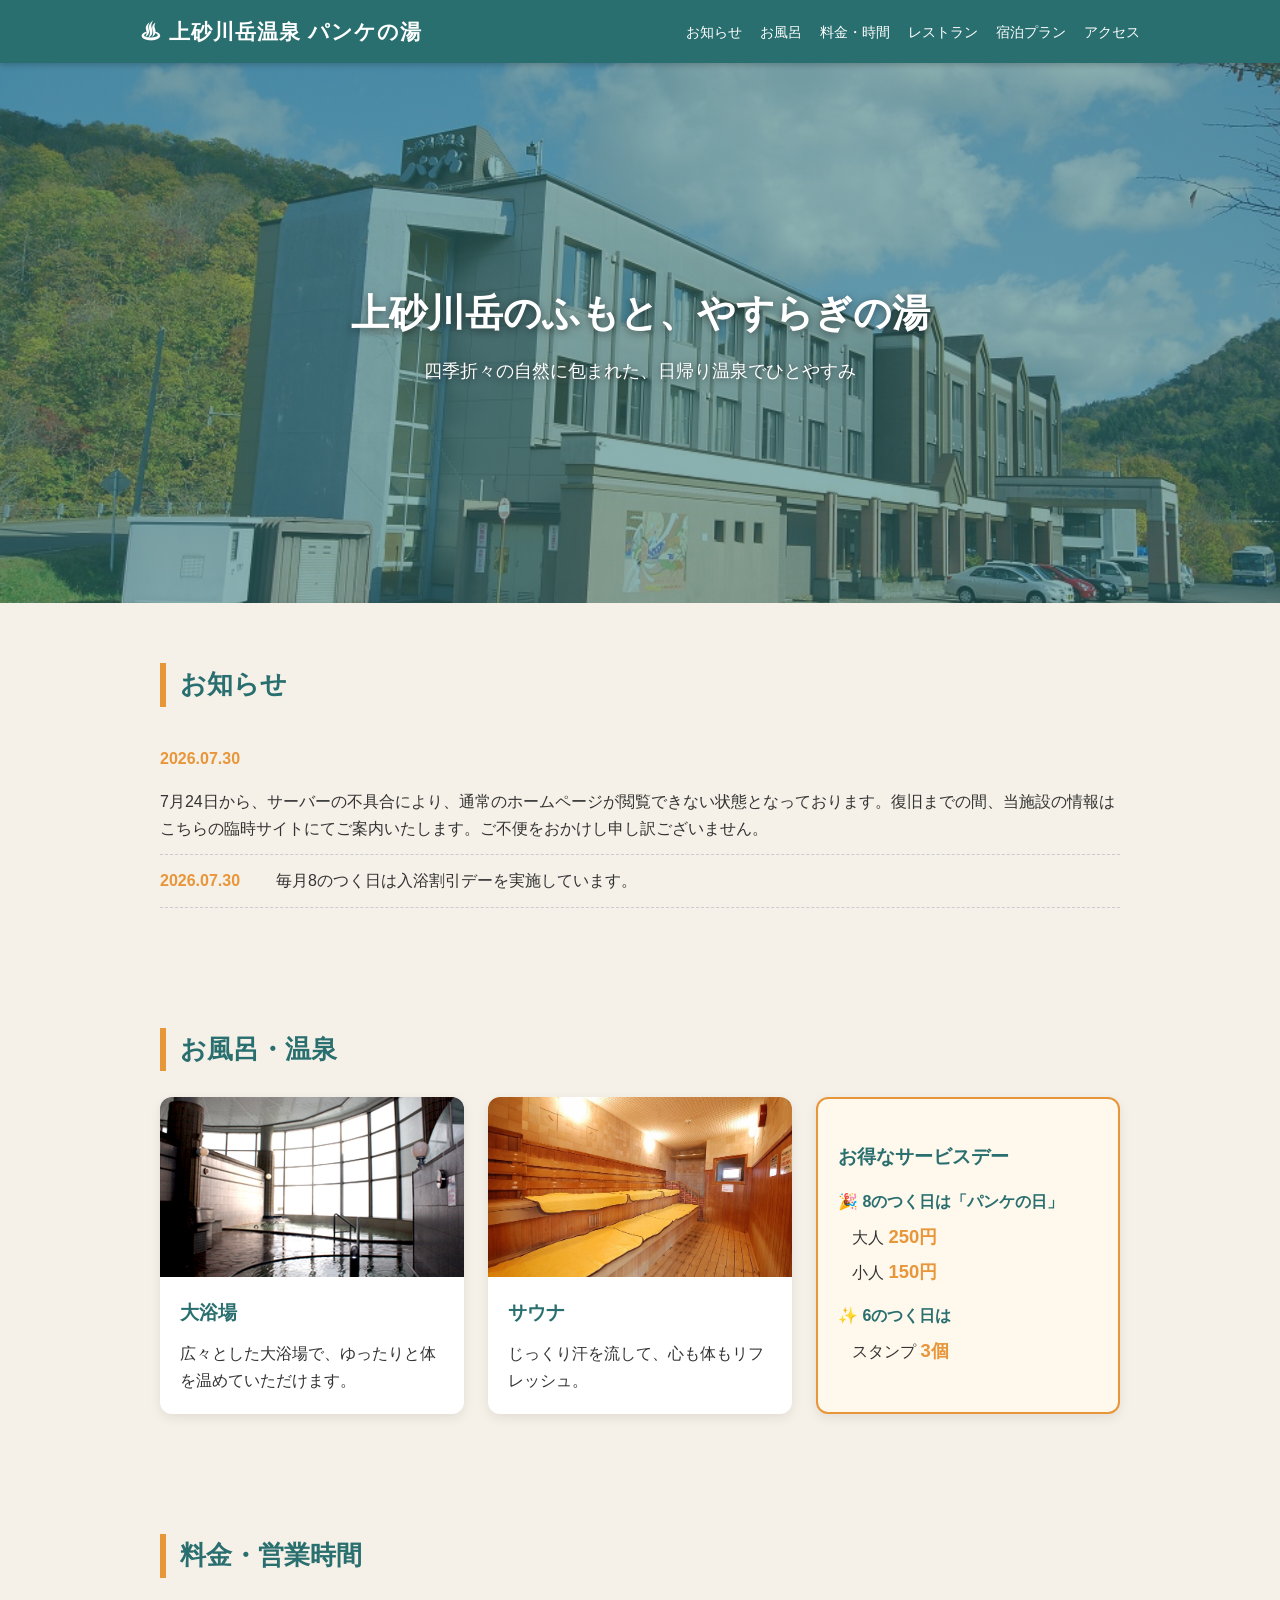
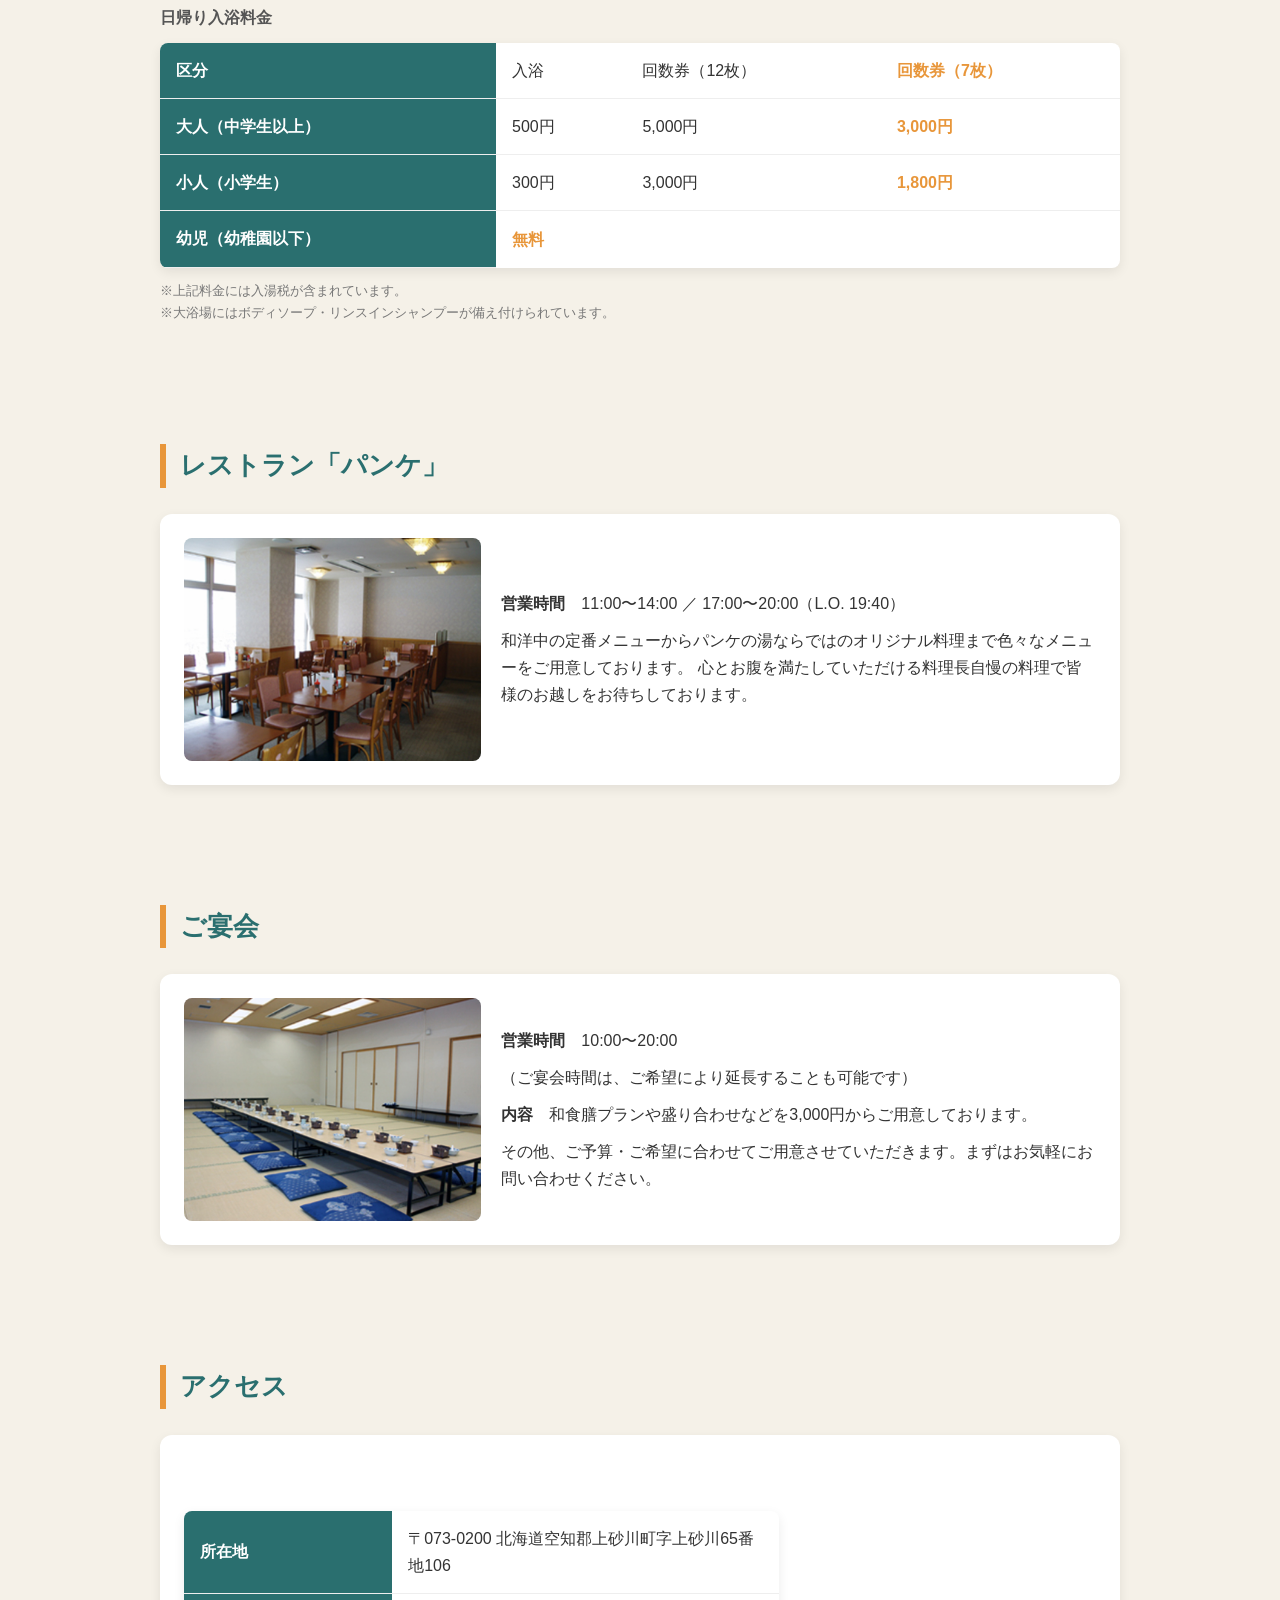
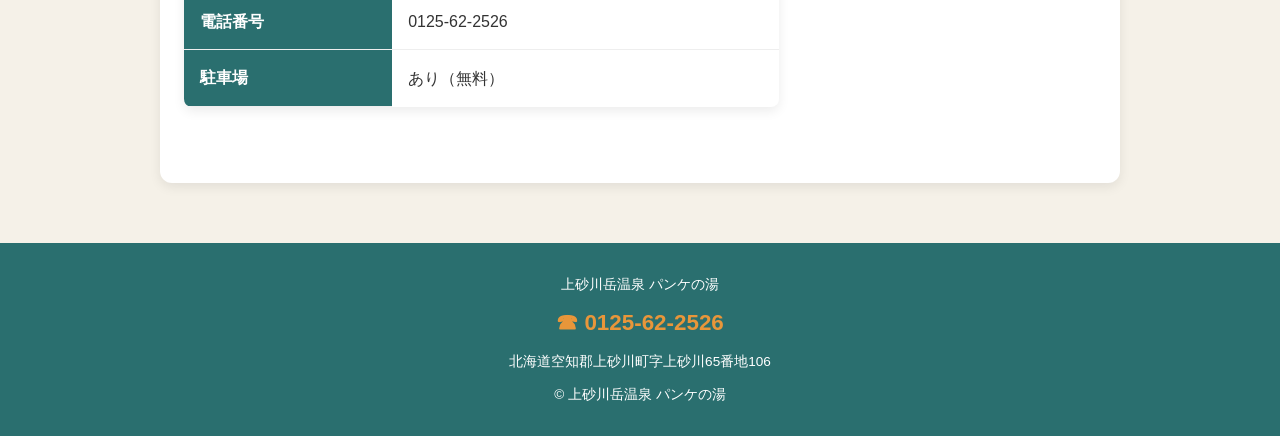
==== index.html @ 7235f67b "Update index.html" ====
<!DOCTYPE html>
<html lang="ja">
<head>
<meta charset="UTF-8">
<meta name="viewport" content="width=device-width, initial-scale=1.0">
<title>上砂川岳温泉 パンケの湯｜北海道上砂川町の日帰り温泉・サウナ・宿泊</title>
<meta name="description" content="北海道空知郡上砂川町の温泉「パンケの湯」。広々とした大浴場やサウナ、宿泊プランをご用意。毎月8のつく日は入浴割引デー（パンケの日）を実施しています。">
<link rel="icon" href="data:image/svg+xml,<svg xmlns=%22http://www.w3.org/2000/svg%22 viewBox=%220 0 100 100%22><text y=%22.9em%22 font-size=%2290%22>♨️</text></svg>">

<!-- OGP（SNSシェア時の表示） -->
<meta property="og:title" content="上砂川岳温泉 パンケの湯">
<meta property="og:description" content="北海道上砂川町の温泉。大浴場・サウナ・宿泊プランをご案内。毎月8のつく日は入浴割引デー。">
<meta property="og:image" content="https://kamisunagawa-town.github.io/pankenoyu/images/hero.jpg">
<meta property="og:url" content="https://kamisunagawa-town.github.io/pankenoyu/index.html">
<meta property="og:type" content="website">

<link rel="stylesheet" href="css/style.css">

<!-- 構造化データ（施設情報） -->
<script type="application/ld+json">
{
  "@context": "https://schema.org",
  "@type": "LocalBusiness",
  "name": "上砂川岳温泉 パンケの湯",
  "image": "https://kamisunagawa-town.github.io/pankenoyu/images/hero.jpg",
  "address": {
    "@type": "PostalAddress",
    "postalCode": "073-0200",
    "addressRegion": "北海道",
    "addressLocality": "空知郡上砂川町",
    "streetAddress": "字上砂川65番地106"
  },
  "telephone": "0125-62-2526",
  "url": "https://kamisunagawa-town.github.io/pankenoyu/index.html",
  "openingHours": ["Mo-Fr 10:00-22:00", "Sa-Su 09:00-22:00"]
}
</script>
</head>
<body>

<header>
  <div class="inner">
    <h1>♨ 上砂川岳温泉 パンケの湯</h1>
    <nav>
      <ul>
        <li><a href="#news">お知らせ</a></li>
        <li><a href="#spa">お風呂</a></li>
        <li><a href="#info">料金・時間</a></li>
        <li><a href="#restaurant">レストラン</a></li>
        <li><a href="plan.html">宿泊プラン</a></li>
        <li><a href="#access">アクセス</a></li>
      </ul>
    </nav>
  </div>
</header>

<div class="hero">
  <h2>上砂川岳のふもと、やすらぎの湯</h2>
  <p>四季折々の自然に包まれた、日帰り温泉でひとやすみ</p>
</div>

<!-- お知らせ：中身は news.json から自動で入ります -->
<section id="news">
  <h3>お知らせ</h3>
  <ul class="news-list" id="news-list">
    <li>お知らせを読み込み中です...</li>
  </ul>
</section>

<!-- お風呂 -->
<section id="spa">
  <h3>お風呂・温泉</h3>
  <div class="cards">
    <div class="card">
      <img src="images/spa-inside.jpg" alt="大浴場">
      <div class="body"><h4>大浴場</h4><p>広々とした大浴場で、ゆったりと体を温めていただけます。</p></div>
    </div>
    <div class="card">
      <img src="images/sauna.jpg" alt="サウナ">
      <div class="body"><h4>サウナ</h4><p>じっくり汗を流して、心も体もリフレッシュ。</p></div>
    </div>
    <div class="card card-event">
      <div class="body">
        <h4>お得なサービスデー</h4>
        <p class="event-day">🎉 8のつく日は「パンケの日」</p>
        <ul class="event-price">
          <li>大人 <strong>250円</strong></li>
          <li>小人 <strong>150円</strong></li>
        </ul>
        <p class="event-day">✨ 6のつく日は</p>
        <ul class="event-price">
          <li>スタンプ <strong>3個</strong></li>
        </ul>
      </div>
    </div>
  </div>
</section>

<!-- 料金・営業時間 -->
<section id="info">
  <h3>料金・営業時間</h3>
    <h4 style="margin-bottom:12px;color:#555;">日帰り入浴料金</h4>
  <table class="price-table">
    <tr>
      <th>区分</th>
      <td>入浴</td>
      <td>回数券（12枚）</td>
      <td>回数券（7枚）</td>
    </tr>
    <tr>
      <th>大人（中学生以上）</th>
      <td>500円</td>
      <td>5,000円</td>
      <td>3,000円</td>
    </tr>
    <tr>
      <th>小人（小学生）</th>
      <td>300円</td>
      <td>3,000円</td>
      <td>1,800円</td>
    </tr>
    <tr>
      <th>幼児（幼稚園以下）</th>
      <td colspan="3">無料</td>
    </tr>
  </table>
  <p class="small" style="margin-top:12px;">※上記料金には入湯税が含まれています。<br>
  ※大浴場にはボディソープ・リンスインシャンプーが備え付けられています。</p>
</section>

<!-- レストラン -->
<section id="restaurant">
  <h3>レストラン「パンケ」</h3>
  <div class="access-box restaurant-card">
    <!-- 左：画像 -->
    <div class="restaurant-image">
      <img src="images/restaurant.jpg" alt="パンケの湯 上砂川 レストラン">
    </div>
    <!-- 右：テキスト -->
    <div class="restaurant-text">
      <p><strong>営業時間</strong>　11:00〜14:00 ／ 17:00〜20:00（L.O. 19:40）</p>
      <p style="margin-top:10px;">和洋中の定番メニューからパンケの湯ならではのオリジナル料理まで色々なメニューをご用意しております。
心とお腹を満たしていただける料理長自慢の料理で皆様のお越しをお待ちしております。</p>
    </div>
  </div>
</section>

<!-- ご宴会 -->
<section id="party">
  <h3>ご宴会</h3>
  <div class="access-box restaurant-card">
    <!-- 左：画像 -->
    <div class="restaurant-image">
      <img src="images/party.jpg" alt="パンケの湯 上砂川 ご宴会">
    </div>
    <!-- 右：テキスト -->
    <div class="restaurant-text">
      <p><strong>営業時間</strong>　10:00〜20:00</p>
      <p style="margin-top:10px;">（ご宴会時間は、ご希望により延長することも可能です）</p>
      <p style="margin-top:10px;"><strong>内容</strong>　和食膳プランや盛り合わせなどを3,000円からご用意しております。</p>
      <p style="margin-top:10px;">その他、ご予算・ご希望に合わせてご用意させていただきます。まずはお気軽にお問い合わせください。</p>
    </div>
  </div>
</section>
  
<!-- アクセス -->
<section id="access">
  <h3>アクセス</h3>
  <div class="access-box restaurant-card">
    <!-- 左：表 -->
    <div class="restaurant-text">
      <table>
        <tr><th>所在地</th><td>〒073-0200 北海道空知郡上砂川町字上砂川65番地106</td></tr>
        <tr><th>電話番号</th><td>0125-62-2526</td></tr>
        <tr><th>駐車場</th><td>あり（無料）</td></tr>
      </table>
    </div>

    <!-- 右：地図 -->
    <div class="restaurant-image">
      <iframe src="https://www.google.com/maps/embed?pb=!1m18!1m12!1m3!1d20930.130639649662!2d141.99056114999996!3d43.47658239999999!2m3!1f0!2f0!3f0!3m2!1i1024!2i768!4f13.1!3m3!1m2!1s0x5f0ca419c16db079%3A0xd27f1641d20bf191!2z5LiK56CC5bed5bKz5rip5rOJ44OR44Oz44Kx44Gu5rmv!5e1!3m2!1sja!2sjp!4v1785371796165!5m2!1sja!2sjp" style="border:0;width:100%;height:100%;min-height:300px;display:block;border-radius:8px;" allowfullscreen="" loading="lazy" referrerpolicy="strict-origin-when-cross-origin"></iframe>
    </div>
  </div>
</section>

<footer>
  <p>上砂川岳温泉 パンケの湯</p>
  <p class="tel">☎ 0125-62-2526</p>
  <p>北海道空知郡上砂川町字上砂川65番地106</p>
  <p style="margin-top:10px;">&copy; 上砂川岳温泉 パンケの湯</p>
</footer>

<script src="js/news.js"></script>
</body>
</html>
---- css/style.css ----
:root{
  --main:#2a6f6f;
  --accent:#e8963a;
  --bg:#f5f1e8;
  --text:#333;
}
*{margin:0;padding:0;box-sizing:border-box;}
body{font-family:"Hiragino Kaku Gothic ProN","Yu Gothic",sans-serif;color:var(--text);background:var(--bg);line-height:1.7;}

header{background:var(--main);color:#fff;padding:14px 20px;position:sticky;top:0;z-index:100;box-shadow:0 2px 6px rgba(0,0,0,.2);}
header .inner{max-width:1000px;margin:0 auto;display:flex;justify-content:space-between;align-items:center;flex-wrap:wrap;}
header h1{font-size:1.3rem;letter-spacing:.05em;}
nav ul{list-style:none;display:flex;gap:18px;flex-wrap:wrap;}
nav a{color:#fff;text-decoration:none;font-size:.9rem;transition:.2s;}
nav a:hover{color:var(--accent);}

/* ヒーロー：画像を images フォルダから読み込み */
.hero{background:linear-gradient(rgba(42,111,111,.55),rgba(42,111,111,.55)),
      url('../images/hero.jpg') center/cover;
      height:60vh;min-height:360px;display:flex;flex-direction:column;justify-content:center;align-items:center;text-align:center;color:#fff;padding:20px;}
.hero h2{font-size:2.4rem;text-shadow:0 2px 8px rgba(0,0,0,.5);margin-bottom:12px;}
.hero p{font-size:1.1rem;text-shadow:0 1px 6px rgba(0,0,0,.5);}

section{max-width:1000px;margin:0 auto;padding:60px 20px;}
section h3{font-size:1.6rem;color:var(--main);border-left:6px solid var(--accent);padding-left:14px;margin-bottom:26px;}

.news-list{list-style:none;}
.news-list li{padding:12px 0;border-bottom:1px dashed #ccc;display:flex;gap:16px;flex-wrap:wrap;}
.news-list .date{color:var(--accent);font-weight:bold;min-width:100px;}

.cards{display:grid;grid-template-columns:repeat(auto-fit,minmax(260px,1fr));gap:24px;}
.card{background:#fff;border-radius:12px;overflow:hidden;box-shadow:0 4px 12px rgba(0,0,0,.08);transition:.2s;}
.card:hover{transform:translateY(-4px);box-shadow:0 8px 20px rgba(0,0,0,.12);}
.card img{width:100%;height:180px;object-fit:cover;display:block;}
.card .body{padding:20px;}
.card h4{color:var(--main);margin-bottom:10px;font-size:1.2rem;}

table{width:100%;border-collapse:collapse;background:#fff;border-radius:8px;overflow:hidden;box-shadow:0 4px 12px rgba(0,0,0,.08);}
th,td{padding:14px 16px;text-align:left;border-bottom:1px solid #eee;}
th{background:var(--main);color:#fff;width:35%;}
tr:last-child td{border-bottom:none;}
.price-table td:last-child{font-weight:bold;color:var(--accent);}

.access-box{background:#fff;padding:24px;border-radius:12px;box-shadow:0 4px 12px rgba(0,0,0,.08);}

footer{background:var(--main);color:#fff;text-align:center;padding:30px 20px;font-size:.85rem;}
footer .tel{font-size:1.4rem;font-weight:bold;color:var(--accent);margin:8px 0;}

@media(max-width:600px){
  .hero h2{font-size:1.7rem;}
  th{width:45%;}
}

/* ===== 宿泊プランページ用 ===== */

/* プランページのヒーロー（背景画像を差し替え可能） */
.hero-plan{
  background:linear-gradient(rgba(42,111,111,.6),rgba(42,111,111,.6)),
             url('../images/plan-hero.jpg') center/cover;
  height:40vh;min-height:260px;
}

/* 予約案内ボックス */
.reserve-note{
  background:#fff8ec;border:2px solid var(--accent);
  border-radius:12px;padding:24px;text-align:center;
}
.reserve-tel{font-size:1.8rem;font-weight:bold;color:var(--main);margin:10px 0;}
.small{font-size:.82rem;color:#777;}

.plan-lead{margin-bottom:26px;color:#555;}

/* プランカードのグリッド */
.plan-grid{display:grid;grid-template-columns:repeat(auto-fit,minmax(300px,1fr));gap:24px;}
.plan-card{
  background:#fff;border-radius:12px;padding:24px;position:relative;
  box-shadow:0 4px 12px rgba(0,0,0,.08);
  display:flex;flex-direction:column;border-top:5px solid var(--main);
}
.plan-highlight{border-top:5px solid var(--accent);}
.plan-badge{
  position:absolute;top:-12px;right:16px;background:var(--accent);color:#fff;
  font-size:.8rem;font-weight:bold;padding:4px 14px;border-radius:20px;
}
.plan-card h4{color:var(--main);font-size:1.15rem;margin-bottom:10px;}
.plan-room{color:#666;font-size:.9rem;margin-bottom:12px;}
.plan-desc{font-size:.9rem;color:#555;flex-grow:1;margin-bottom:16px;}
.plan-price{border-top:1px dashed #ddd;padding-top:14px;text-align:right;}
.plan-total{font-size:1.5rem;font-weight:bold;color:var(--accent);}
.plan-unit{display:block;font-size:.82rem;color:#888;}

/* リスト装飾 */
.dot-list{list-style:none;}
.dot-list li{padding:6px 0 6px 22px;position:relative;}
.dot-list li::before{content:"●";color:var(--accent);position:absolute;left:0;font-size:.7rem;top:10px;}
.dot-list.two-col{columns:2;}

@media(max-width:600px){
  .dot-list.two-col{columns:1;}
}

/* お食事イメージ（夕食・朝食を横並び） */
.meal-images{
  display:grid;
  grid-template-columns:1fr 1fr;
  gap:16px;
  margin-bottom:16px;
}
.meal-images figure{margin:0;}
.meal-images img{
  width:100%;
  height:250px;
  object-fit:cover;
  border-radius:10px;
  display:block;
  box-shadow:0 4px 10px rgba(0,0,0,.12);
}
.meal-images figcaption{
  font-size:.82rem;
  color:#777;
  text-align:center;
  margin-top:6px;
}

/* スマホでは縦並びに */
@media(max-width:600px){
  .meal-images{grid-template-columns:1fr;}
}

/* お部屋タイプ */
.room-grid{
  display:grid;
  grid-template-columns:1fr 1fr;
  gap:24px;
}
.room-card{
  margin:0;
  background:#fff;
  border-radius:12px;
  overflow:hidden;
  box-shadow:0 4px 12px rgba(0,0,0,.08);
}
.room-card img{
  width:100%;
  height:220px;
  object-fit:cover;
  display:block;
}
.room-card figcaption{padding:20px;}
.room-card h4{color:var(--main);font-size:1.2rem;margin-bottom:8px;}
.room-card p{font-size:.9rem;color:#555;}

@media(max-width:600px){
  .room-grid{grid-template-columns:1fr;}
}

/* ===== アクセス：表と地図を横並び ===== */
.access-layout{
  display:flex;
  gap:24px;
  align-items:stretch;
}
.access-layout .access-box{
  flex:1;          /* 左の表エリア */
  margin:0;
}
.access-layout .map-box{
  flex:1;          /* 右の地図エリア（表と同じ幅） */
  margin:0;
  border-radius:12px;
  overflow:hidden;
  box-shadow:0 4px 12px rgba(0,0,0,.08);
}
.access-layout .map-box iframe{
  width:100%;
  height:100%;
  min-height:300px;
  border:0;
  display:block;
}

/* スマホでは縦並びに戻す */
@media(max-width:768px){
  .access-layout{flex-direction:column;}
  .access-layout .map-box iframe{height:300px;}
}

/* お風呂：サービスデー案内カード */
.card-event{
  background:#fff8ec;
  border:2px solid var(--accent);
  display:flex;
  align-items:center;
}
.card-event .body{width:100%;}
.card-event .event-day{
  color:var(--main);
  font-weight:bold;
  margin:14px 0 6px;
}
.card-event .event-day:first-child{margin-top:0;}
.card-event .event-price{
  list-style:none;
  padding-left:14px;
}
.card-event .event-price li{margin:4px 0;}
.card-event .event-price strong{
  color:var(--accent);
  font-size:1.15rem;
}

/* レストラン：1つのカード内で左に画像・右にテキスト */
.restaurant-card {
  display: flex;
  gap: 20px;
  align-items: center;
}
.restaurant-card .restaurant-image {
  flex: 1;
}
.restaurant-card .restaurant-image img {
  width: 100%;
  height: auto;
  border-radius: 8px;
  display: block;
}
.restaurant-card .restaurant-text {
  flex: 2;
}

/* スマホでは縦並びに */
@media (max-width: 768px) {
  .restaurant-card {
    flex-direction: column;
    align-items: stretch;
  }
}
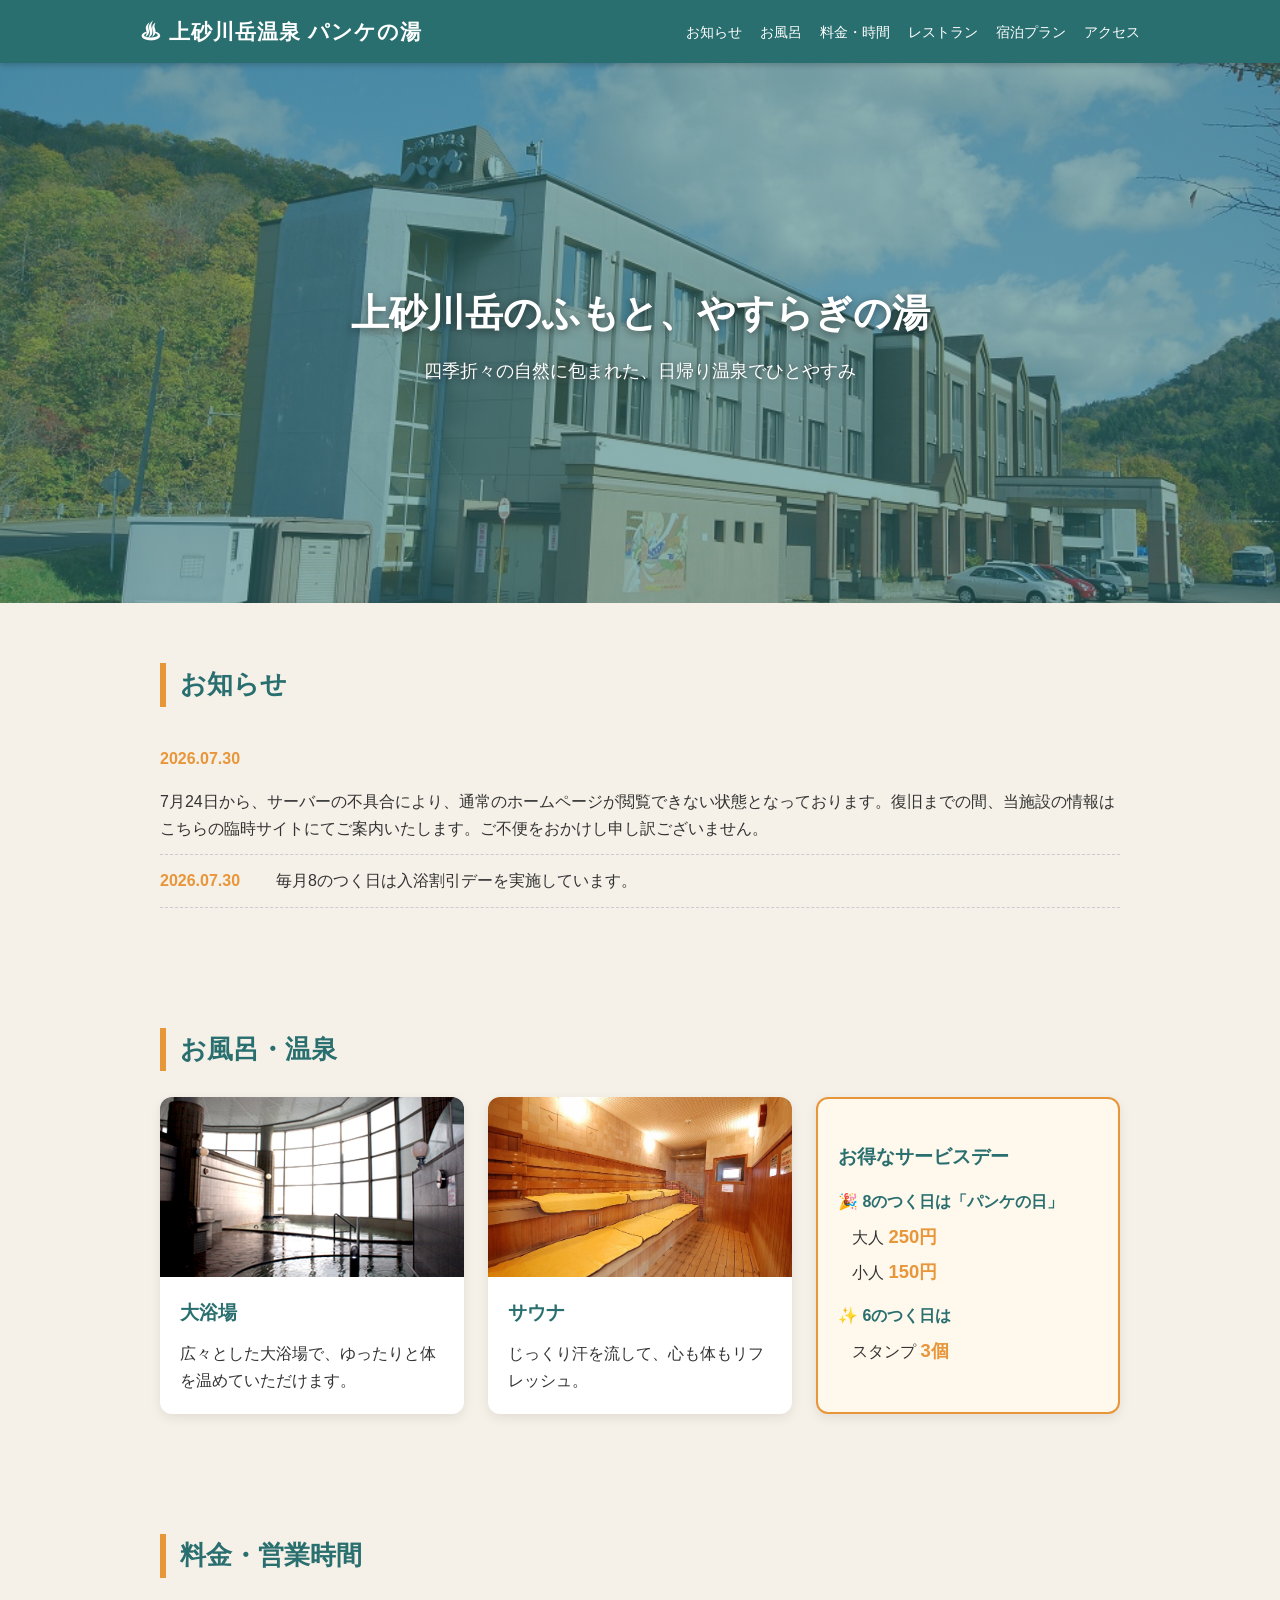
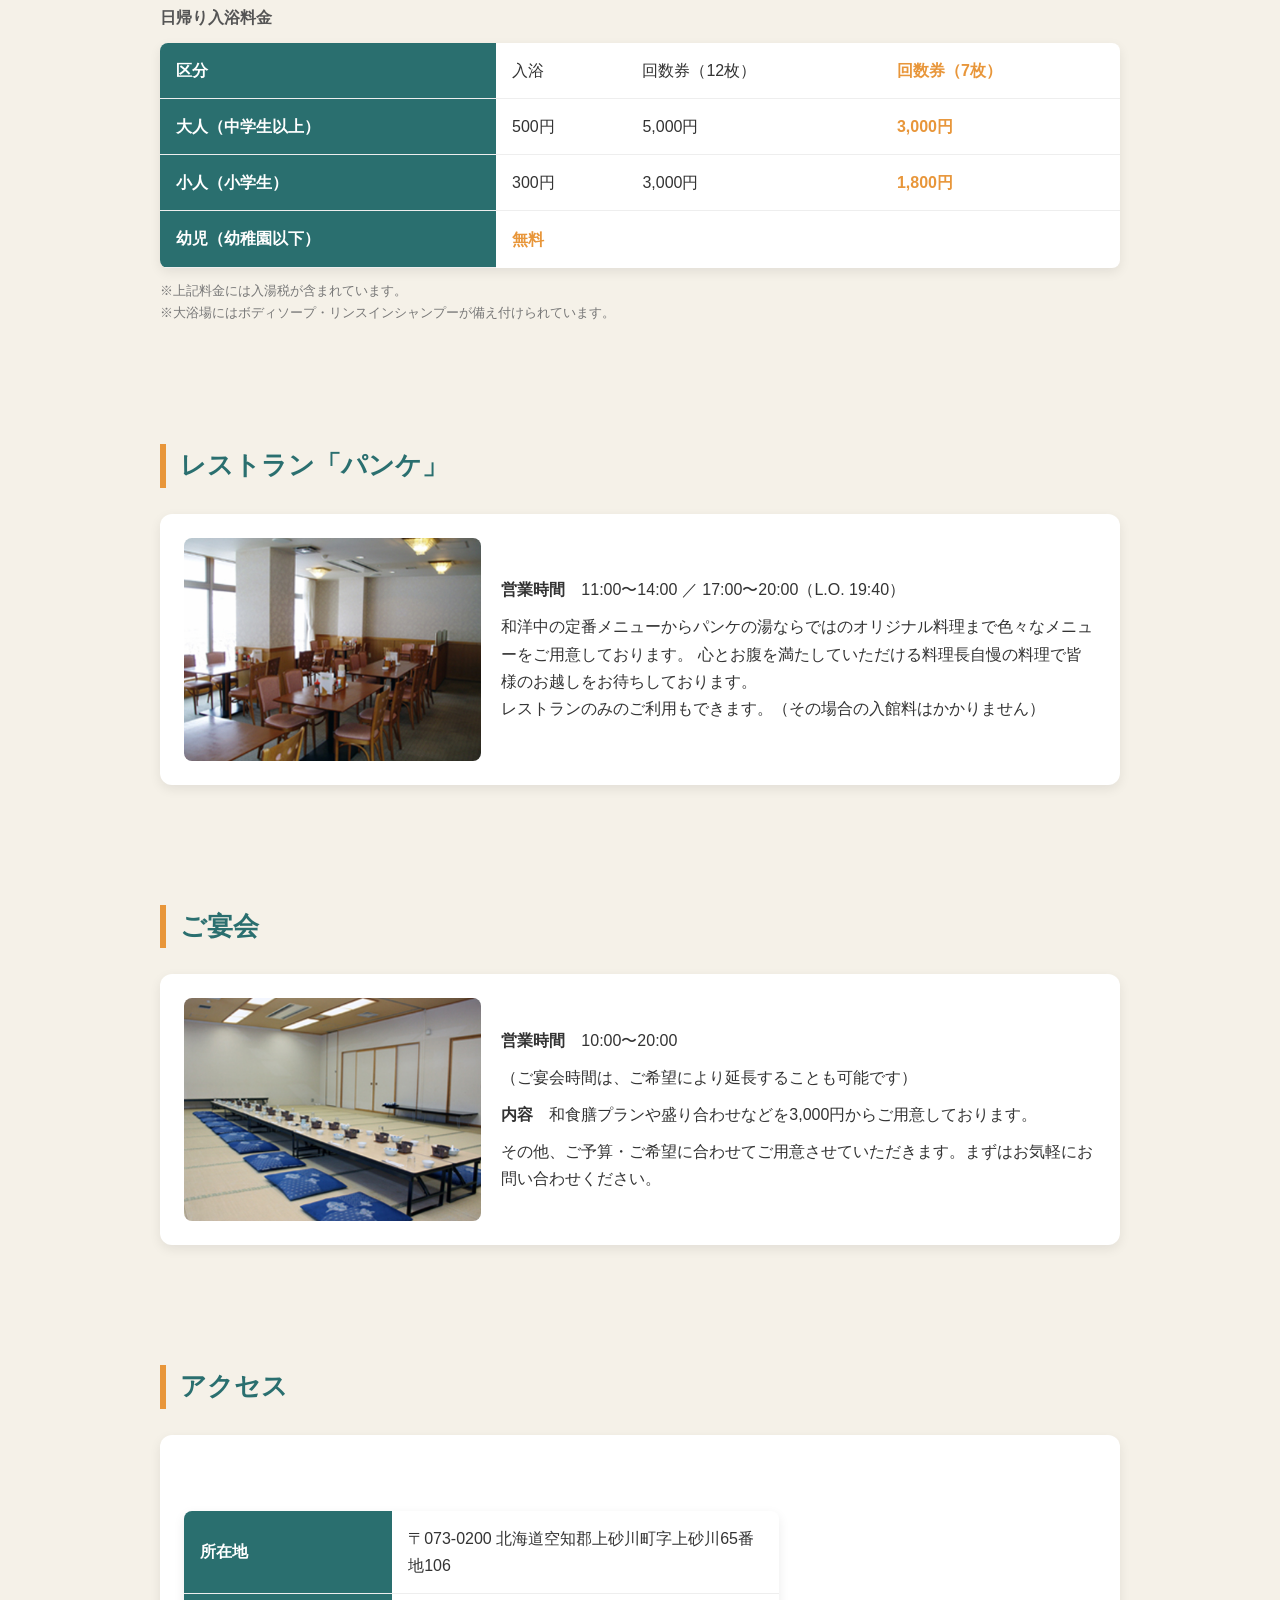
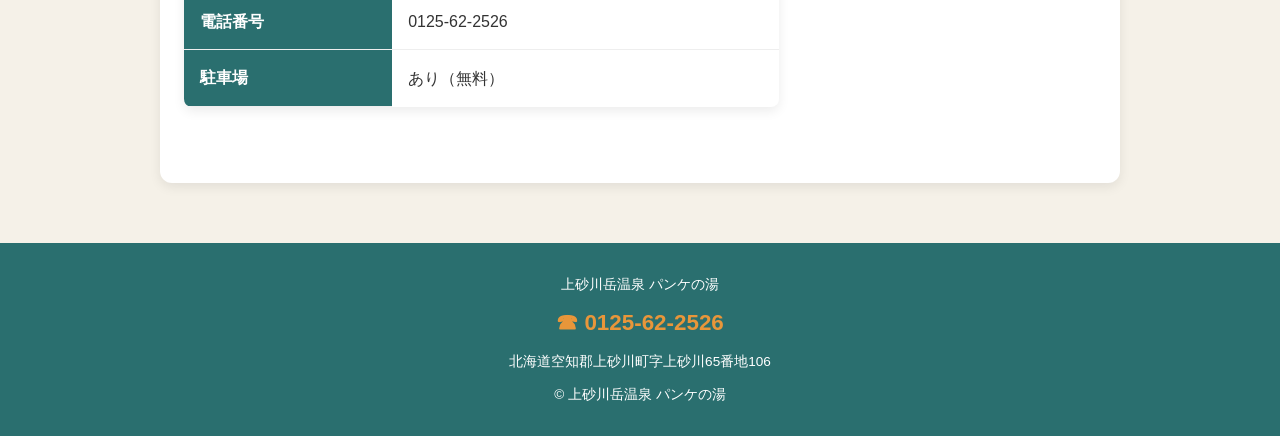
==== commit 2fde3a29: "Update index.html" ====
--- a/index.html
+++ b/index.html
@@ -141,6 +141,7 @@
       <p><strong>営業時間</strong>　11:00〜14:00 ／ 17:00〜20:00（L.O. 19:40）</p>
       <p style="margin-top:10px;">和洋中の定番メニューからパンケの湯ならではのオリジナル料理まで色々なメニューをご用意しております。
 心とお腹を満たしていただける料理長自慢の料理で皆様のお越しをお待ちしております。</p>
+      <p style="margin-top:1opx;">レストランのみのご利用もできます。（その場合の入館料はかかりません）</p>
     </div>
   </div>
 </section>
--- a/css/style.css
+++ b/css/style.css
@@ -130,7 +130,7 @@
 /* お部屋タイプ */
 .room-grid{
   display:grid;
-  grid-template-columns:1fr 1fr;
+  grid-template-columns:repeat(3,1fr);
   gap:24px;
 }
 .room-card{
@@ -150,6 +150,12 @@
 .room-card h4{color:var(--main);font-size:1.2rem;margin-bottom:8px;}
 .room-card p{font-size:.9rem;color:#555;}
 
+/* タブレット：2枚並び */
+@media(max-width:900px){
+  .room-grid{grid-template-columns:1fr 1fr;}
+}
+
+/* スマホ：1枚ずつ縦積み */
 @media(max-width:600px){
   .room-grid{grid-template-columns:1fr;}
 }
@@ -236,3 +242,31 @@
   }
 }
 
+/* プランカード内の料金ミニ表 */
+.mini-price {
+  width: 100%;
+  border-collapse: collapse;
+  box-shadow: none;
+  margin: 8px 0 4px;
+  font-size: .85rem;
+}
+.mini-price th {
+  background: var(--main);
+  color: #fff;
+  padding: 6px 2px;
+  text-align: center;
+  width: auto;
+  font-size: .78rem;
+}
+.mini-price td {
+  padding: 6px 2px;
+  text-align: center;
+  border-bottom: 1px solid #eee;
+}
+.mini-price td:first-child {
+  font-weight: bold;
+  color: var(--main);
+}
+.mini-price tr:last-child td {
+  border-bottom: none;
+}
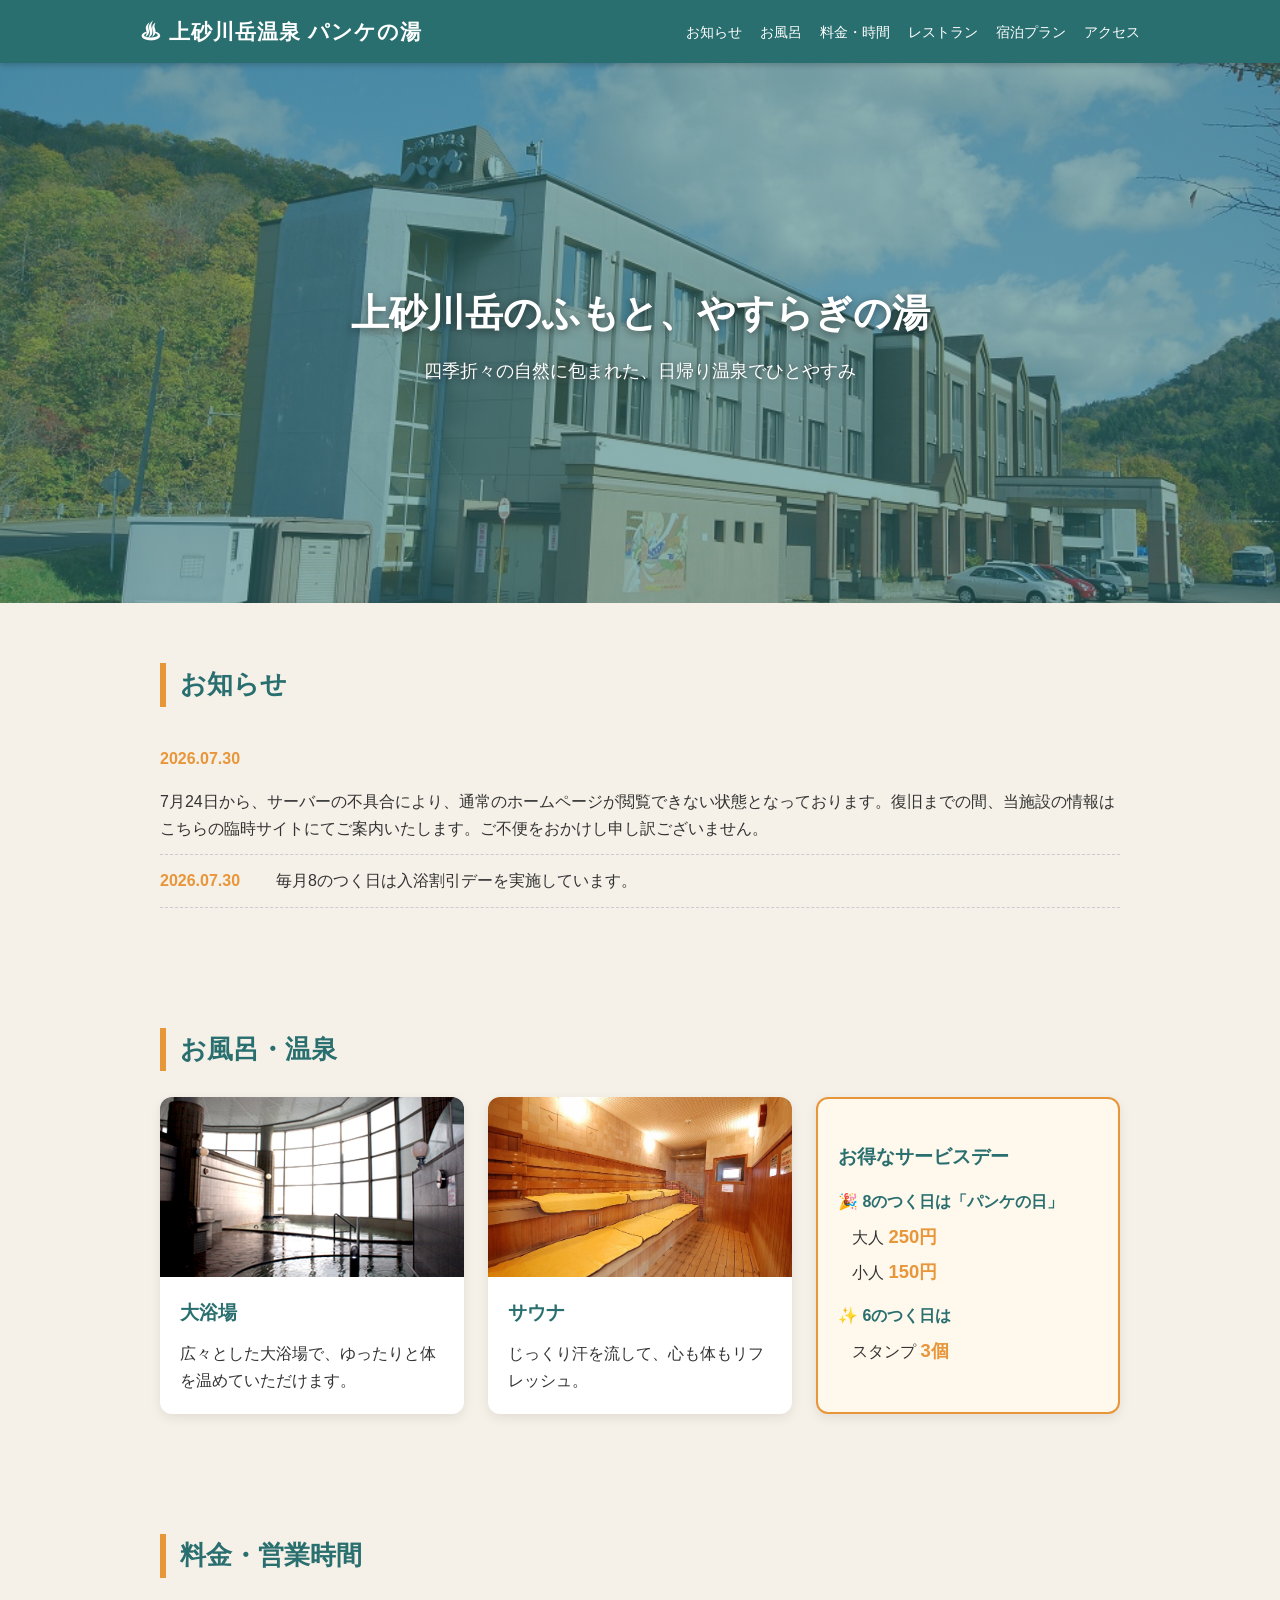
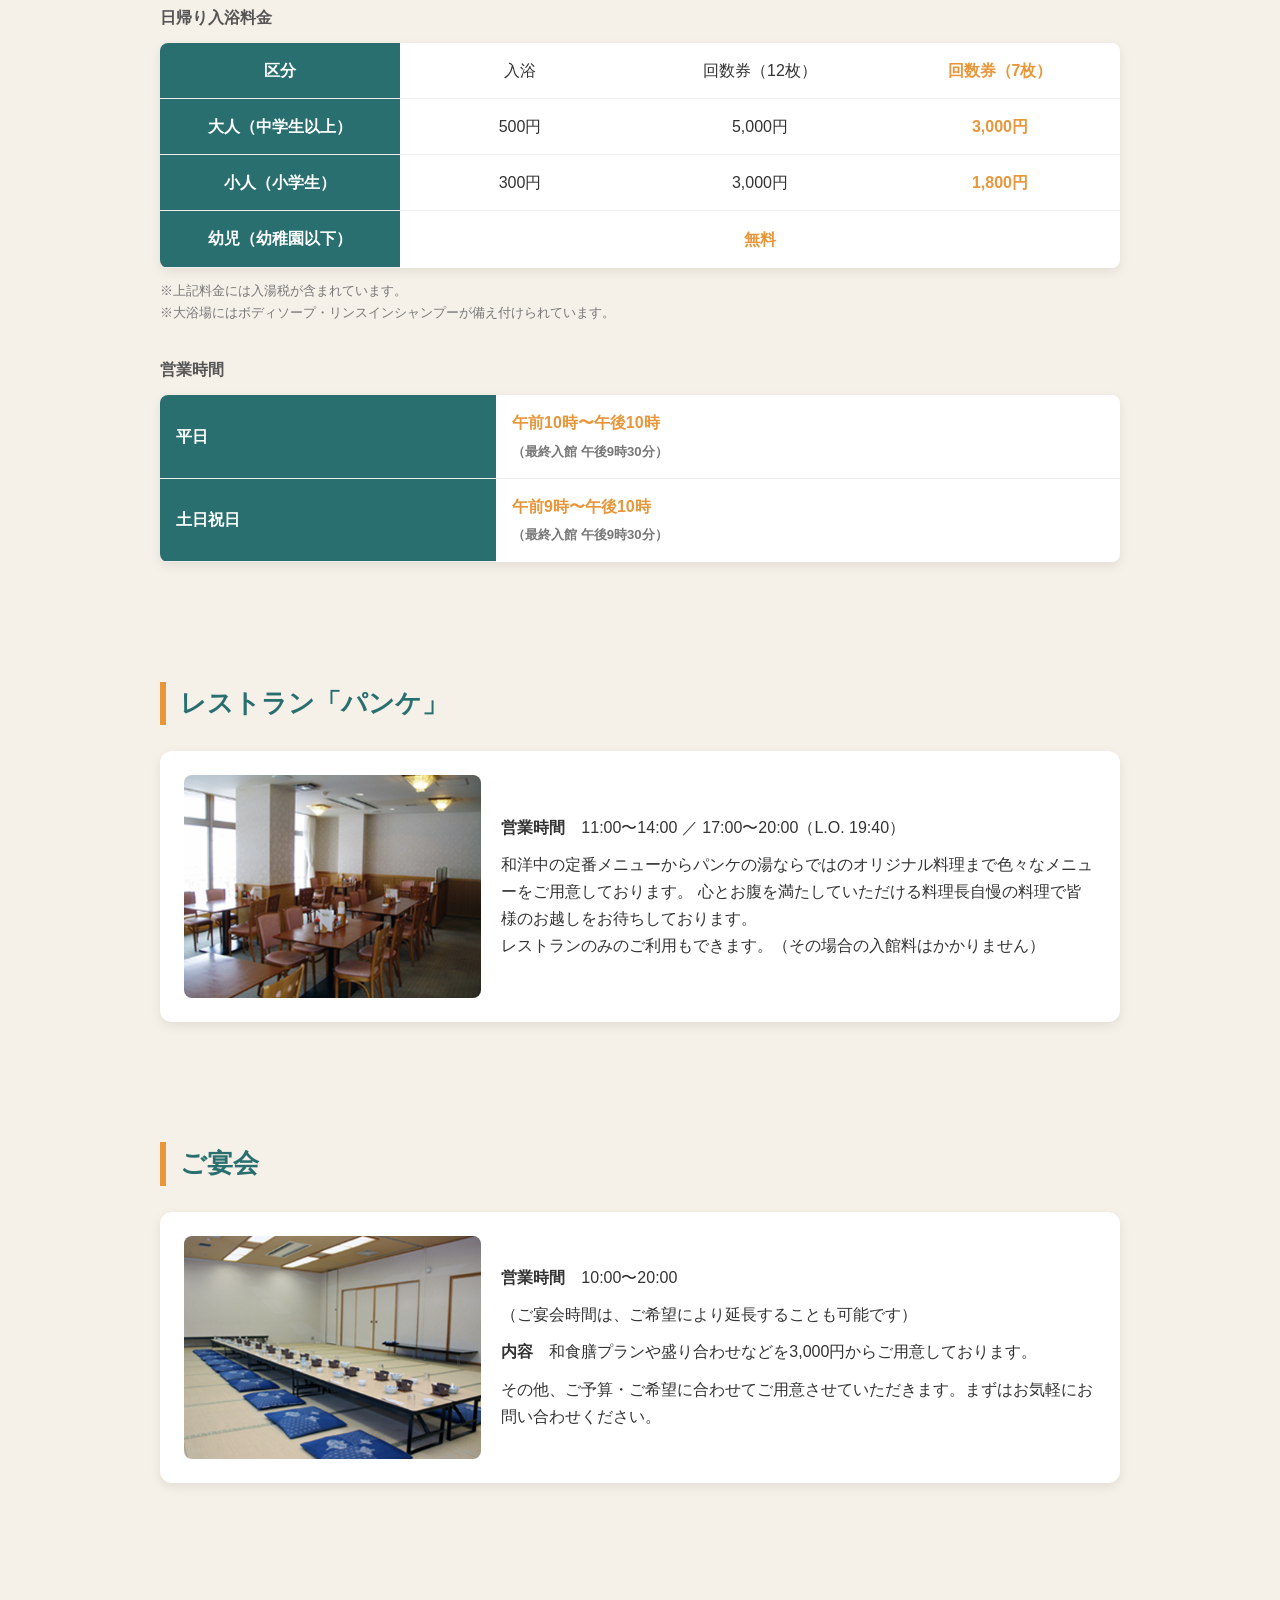
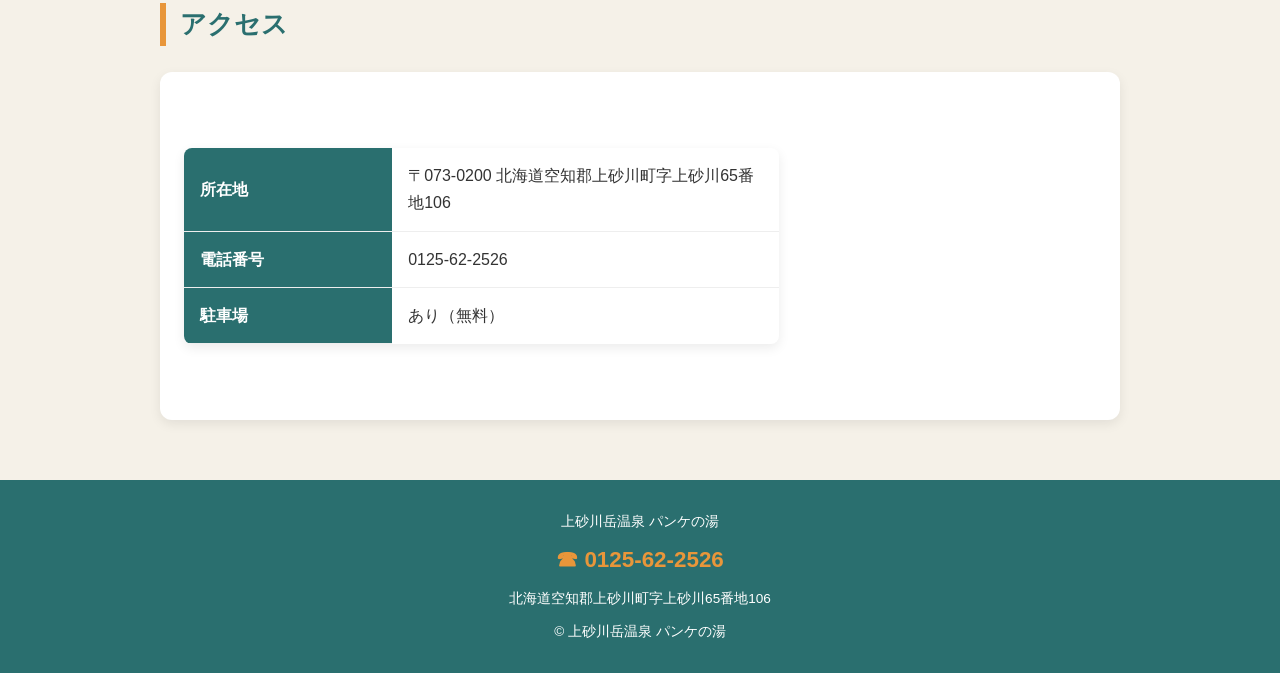
==== commit 32658ae6: "Update index.html" ====
--- a/index.html
+++ b/index.html
@@ -100,7 +100,7 @@
 <section id="info">
   <h3>料金・営業時間</h3>
     <h4 style="margin-bottom:12px;color:#555;">日帰り入浴料金</h4>
-  <table class="price-table">
+  <table class="price-table bath-price">
     <tr>
       <th>区分</th>
       <td>入浴</td>
@@ -126,6 +126,19 @@
   </table>
   <p class="small" style="margin-top:12px;">※上記料金には入湯税が含まれています。<br>
   ※大浴場にはボディソープ・リンスインシャンプーが備え付けられています。</p>
+
+  <!-- ↓ 営業時間を追加 -->
+  <h4 style="margin:32px 0 12px;color:#555;">営業時間</h4>
+  <table class="price-table">
+    <tr>
+      <th>平日</th>
+      <td>午前10時〜午後10時<br><span class="small">（最終入館 午後9時30分）</span></td>
+    </tr>
+    <tr>
+      <th>土日祝日</th>
+      <td>午前9時〜午後10時<br><span class="small">（最終入館 午後9時30分）</span></td>
+    </tr>
+  </table>
 </section>
 
 <!-- レストラン -->
--- a/css/style.css
+++ b/css/style.css
@@ -40,6 +40,13 @@
 th{background:var(--main);color:#fff;width:35%;}
 tr:last-child td{border-bottom:none;}
 .price-table td:last-child{font-weight:bold;color:var(--accent);}
+
+/* 日帰り入浴料金表：セル幅を均等に */
+.bath-price th,
+.bath-price td{
+  width:25%;
+  text-align:center;
+}
 
 .access-box{background:#fff;padding:24px;border-radius:12px;box-shadow:0 4px 12px rgba(0,0,0,.08);}
 
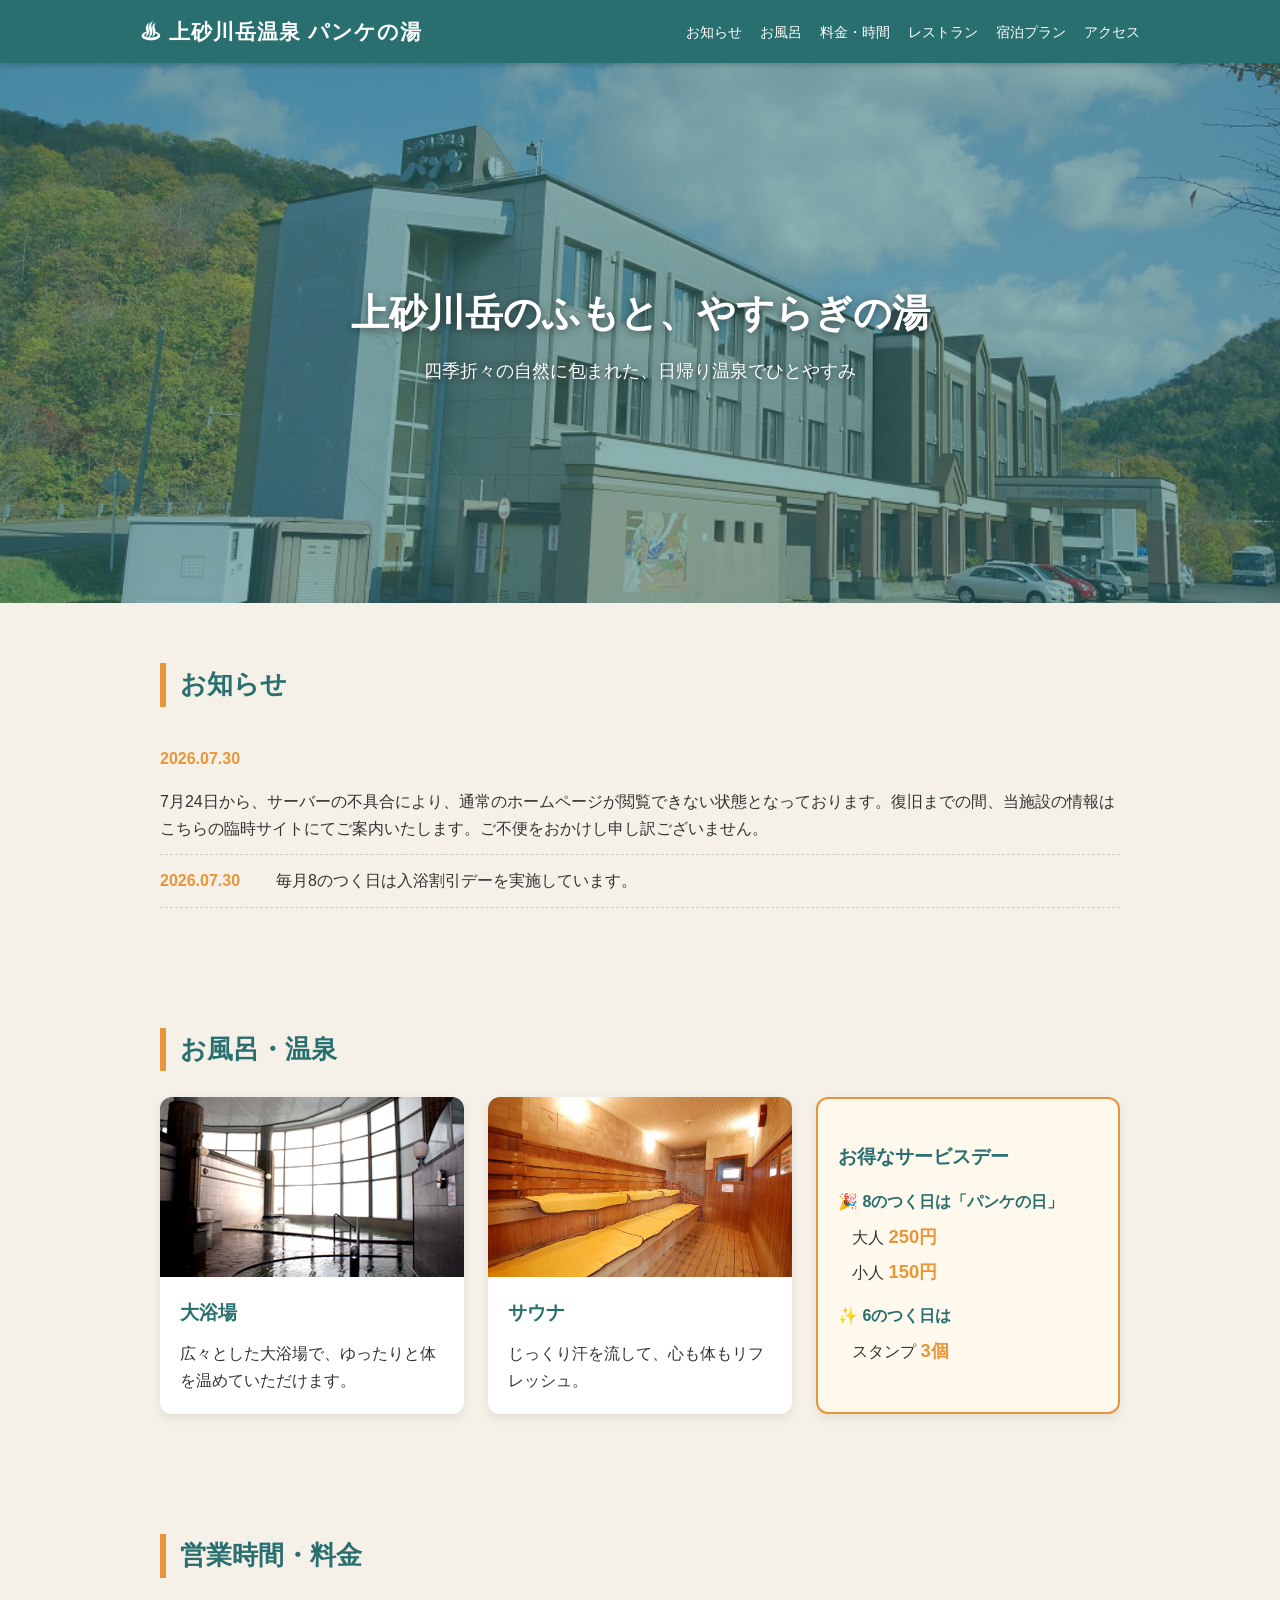
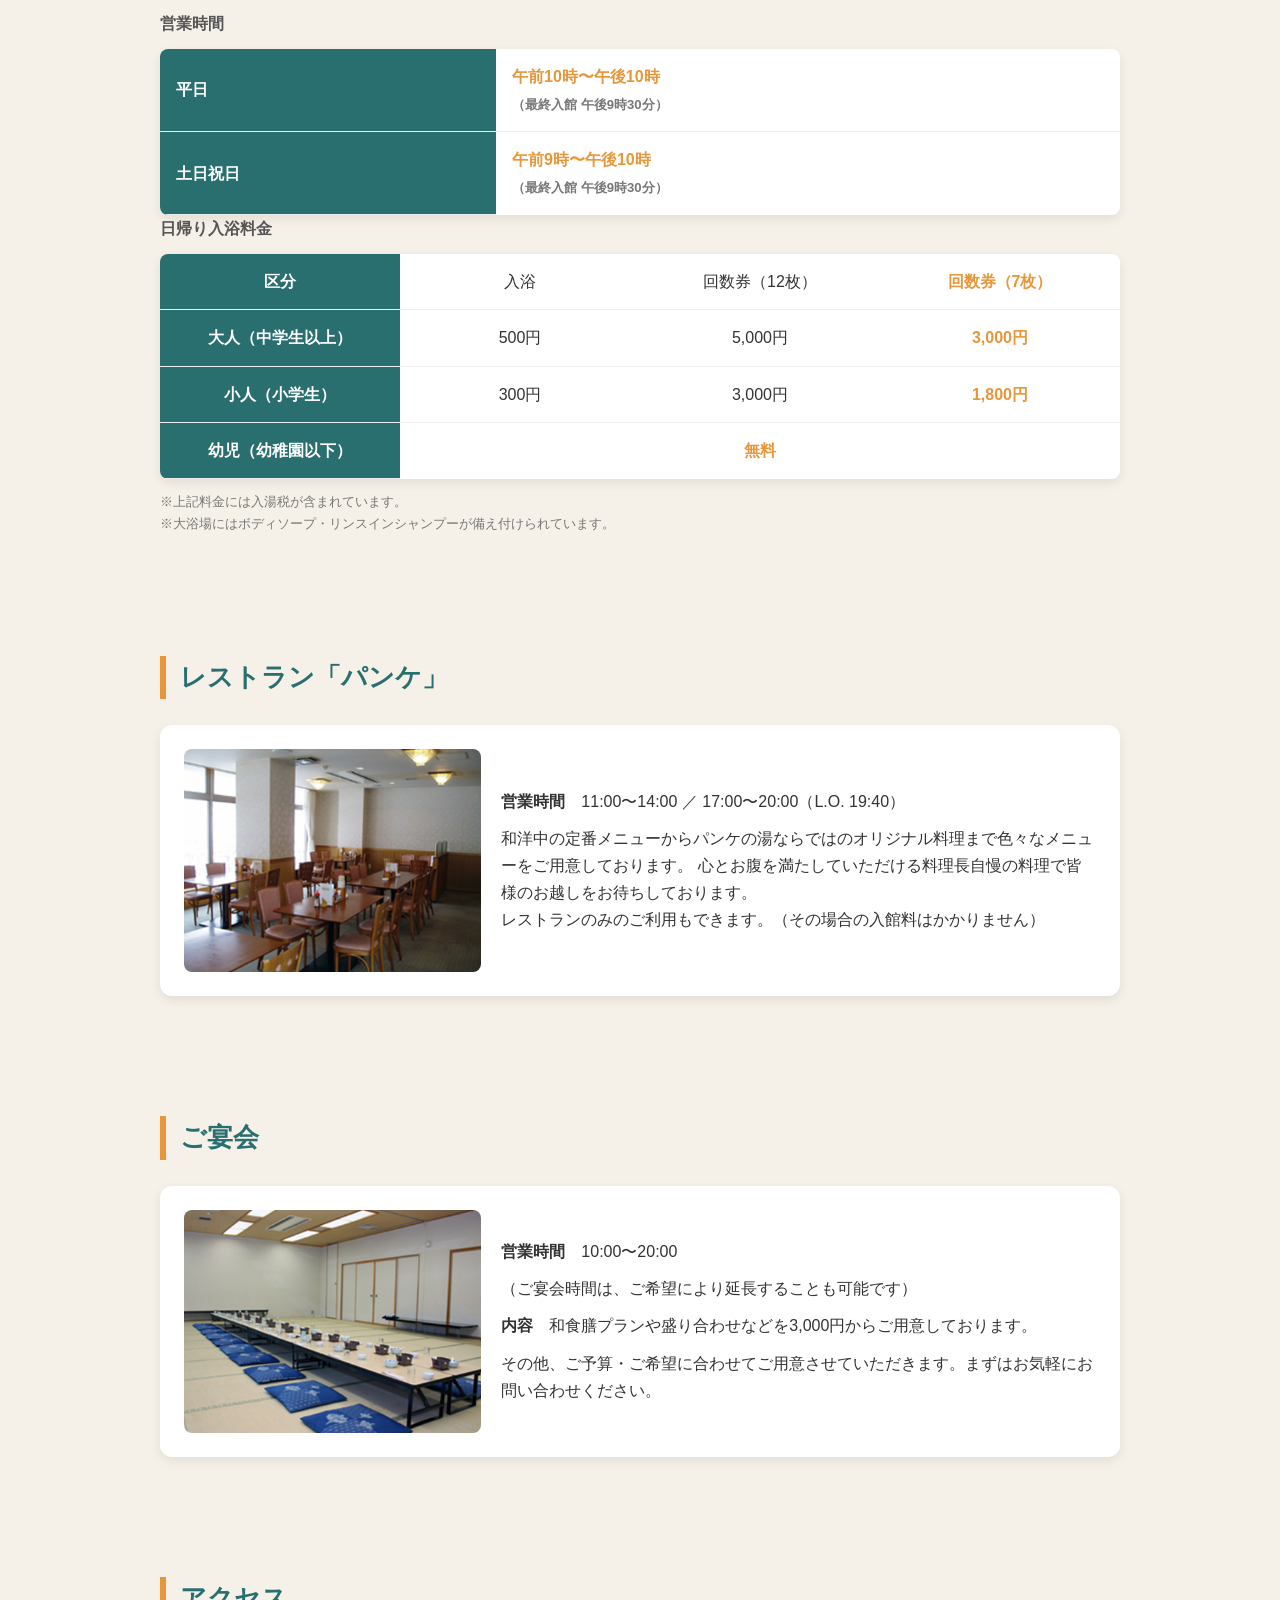
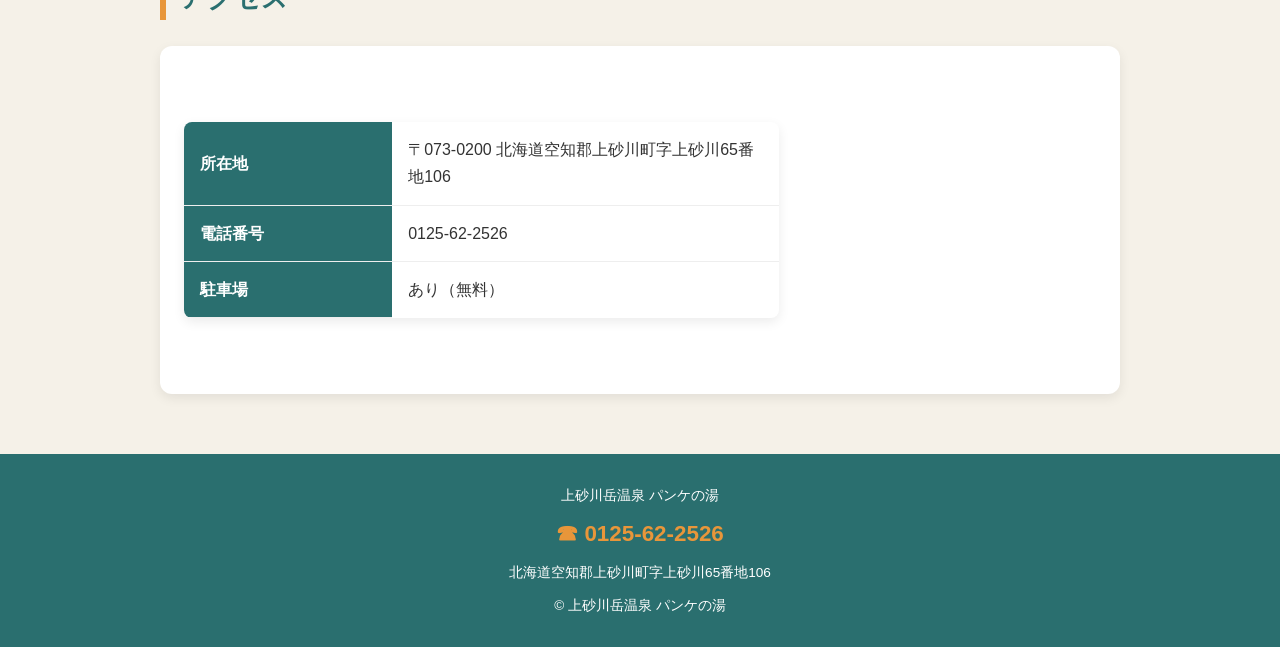
==== commit f400a7d1: "Update index.html" ====
--- a/index.html
+++ b/index.html
@@ -96,9 +96,22 @@
   </div>
 </section>
 
-<!-- 料金・営業時間 -->
+<!-- 営業時間・料金 -->
 <section id="info">
-  <h3>料金・営業時間</h3>
+  <h3>営業時間・料金</h3>
+  <!-- ↓ 営業時間 -->
+  <h4 style="margin:32px 0 12px;color:#555;">営業時間</h4>
+  <table class="price-table">
+    <tr>
+      <th>平日</th>
+      <td>午前10時〜午後10時<br><span class="small">（最終入館 午後9時30分）</span></td>
+    </tr>
+    <tr>
+      <th>土日祝日</th>
+      <td>午前9時〜午後10時<br><span class="small">（最終入館 午後9時30分）</span></td>
+    </tr>
+  </table>
+    <!-- ↓ 料金 -->
     <h4 style="margin-bottom:12px;color:#555;">日帰り入浴料金</h4>
   <table class="price-table bath-price">
     <tr>
@@ -127,18 +140,6 @@
   <p class="small" style="margin-top:12px;">※上記料金には入湯税が含まれています。<br>
   ※大浴場にはボディソープ・リンスインシャンプーが備え付けられています。</p>
 
-  <!-- ↓ 営業時間を追加 -->
-  <h4 style="margin:32px 0 12px;color:#555;">営業時間</h4>
-  <table class="price-table">
-    <tr>
-      <th>平日</th>
-      <td>午前10時〜午後10時<br><span class="small">（最終入館 午後9時30分）</span></td>
-    </tr>
-    <tr>
-      <th>土日祝日</th>
-      <td>午前9時〜午後10時<br><span class="small">（最終入館 午後9時30分）</span></td>
-    </tr>
-  </table>
 </section>
 
 <!-- レストラン -->
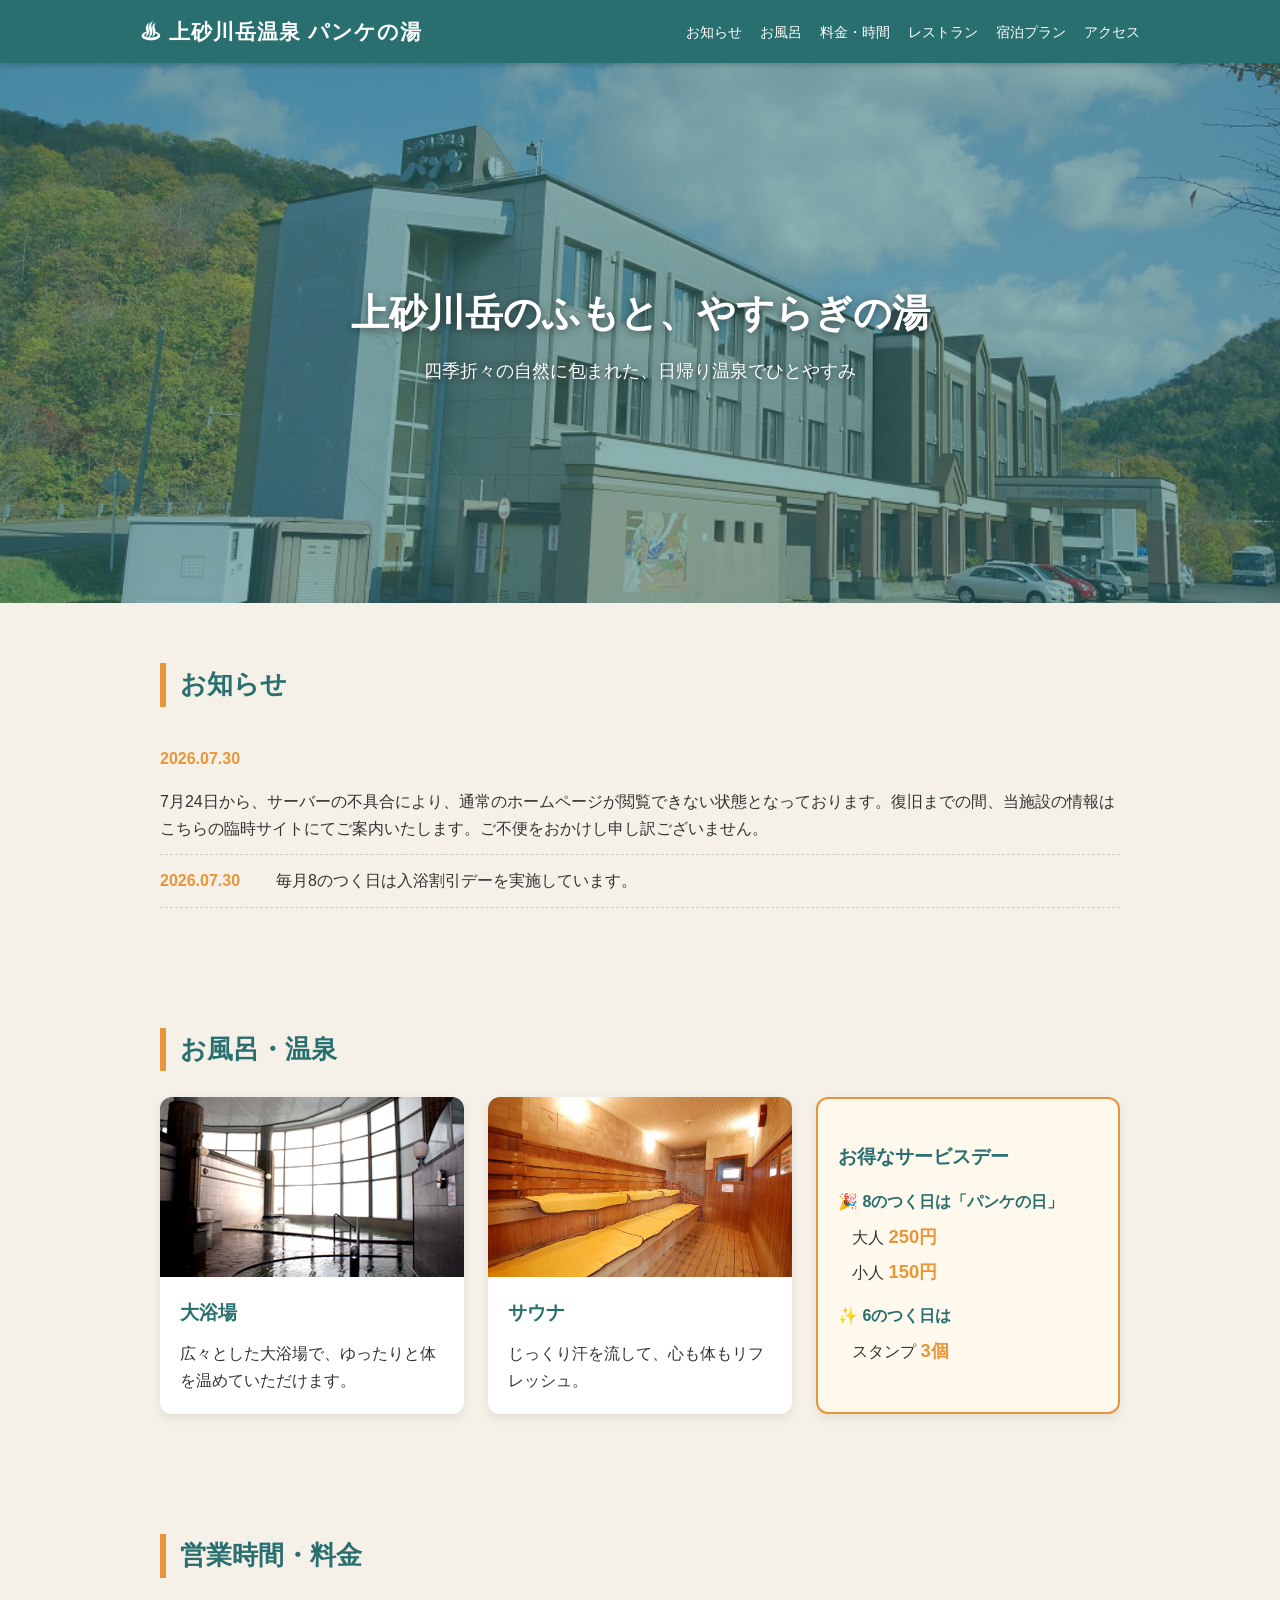
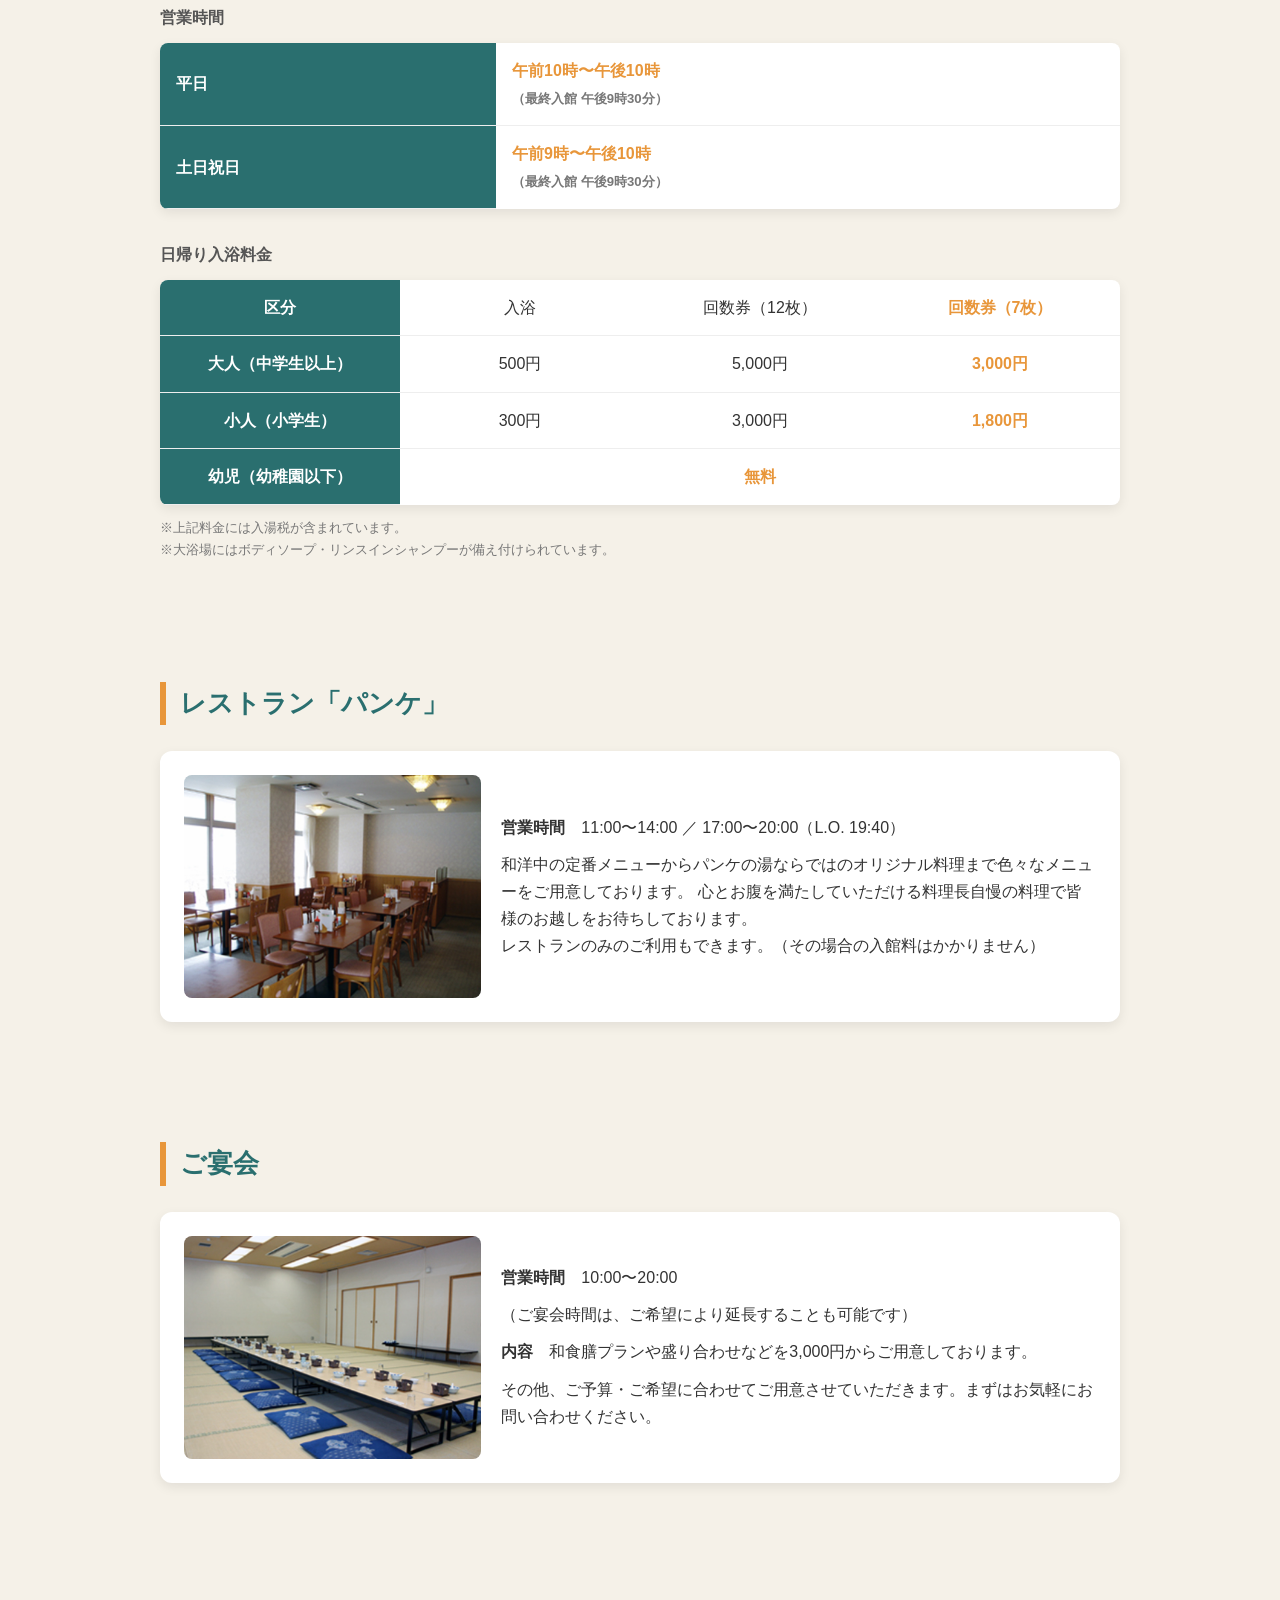
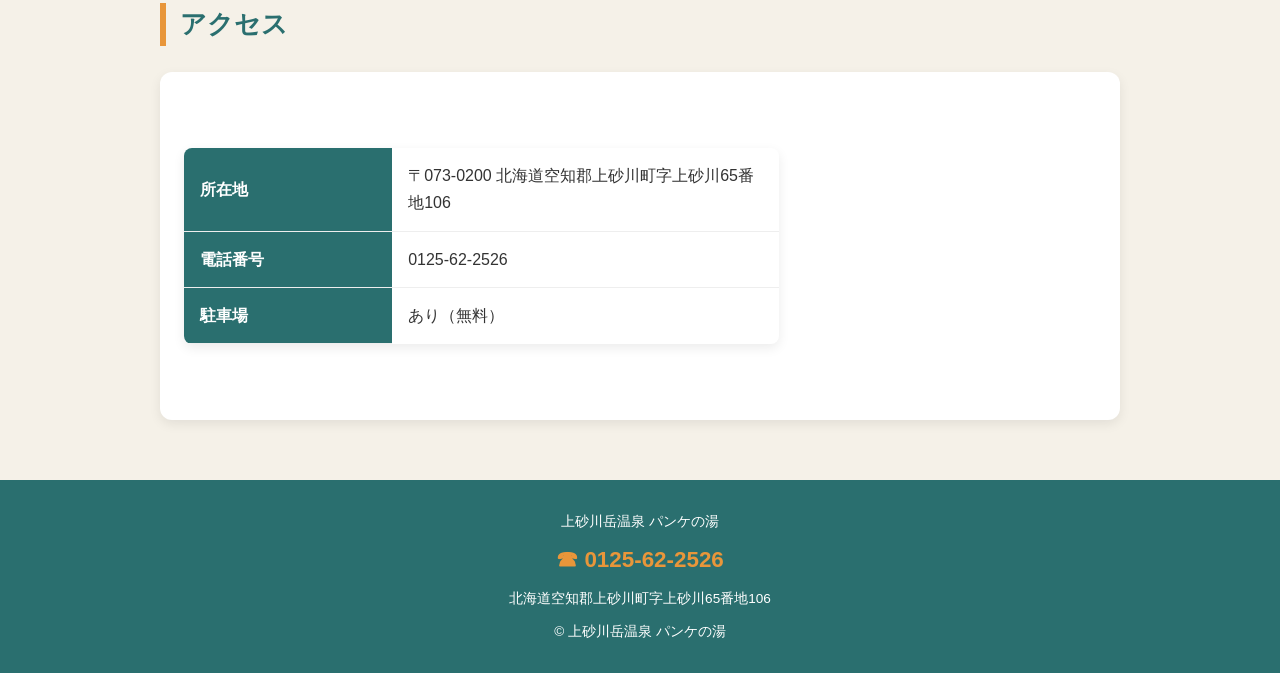
==== commit a0d3550d: "Update index.html" ====
--- a/index.html
+++ b/index.html
@@ -100,7 +100,7 @@
 <section id="info">
   <h3>営業時間・料金</h3>
   <!-- ↓ 営業時間 -->
-  <h4 style="margin:32px 0 12px;color:#555;">営業時間</h4>
+    <h4 style="margin-bottom:12px;color:#555;">営業時間</h4>
   <table class="price-table">
     <tr>
       <th>平日</th>
@@ -112,7 +112,7 @@
     </tr>
   </table>
     <!-- ↓ 料金 -->
-    <h4 style="margin-bottom:12px;color:#555;">日帰り入浴料金</h4>
+    <h4 style="margin:32px 0 12px;color:#555;">日帰り入浴料金</h4>
   <table class="price-table bath-price">
     <tr>
       <th>区分</th>
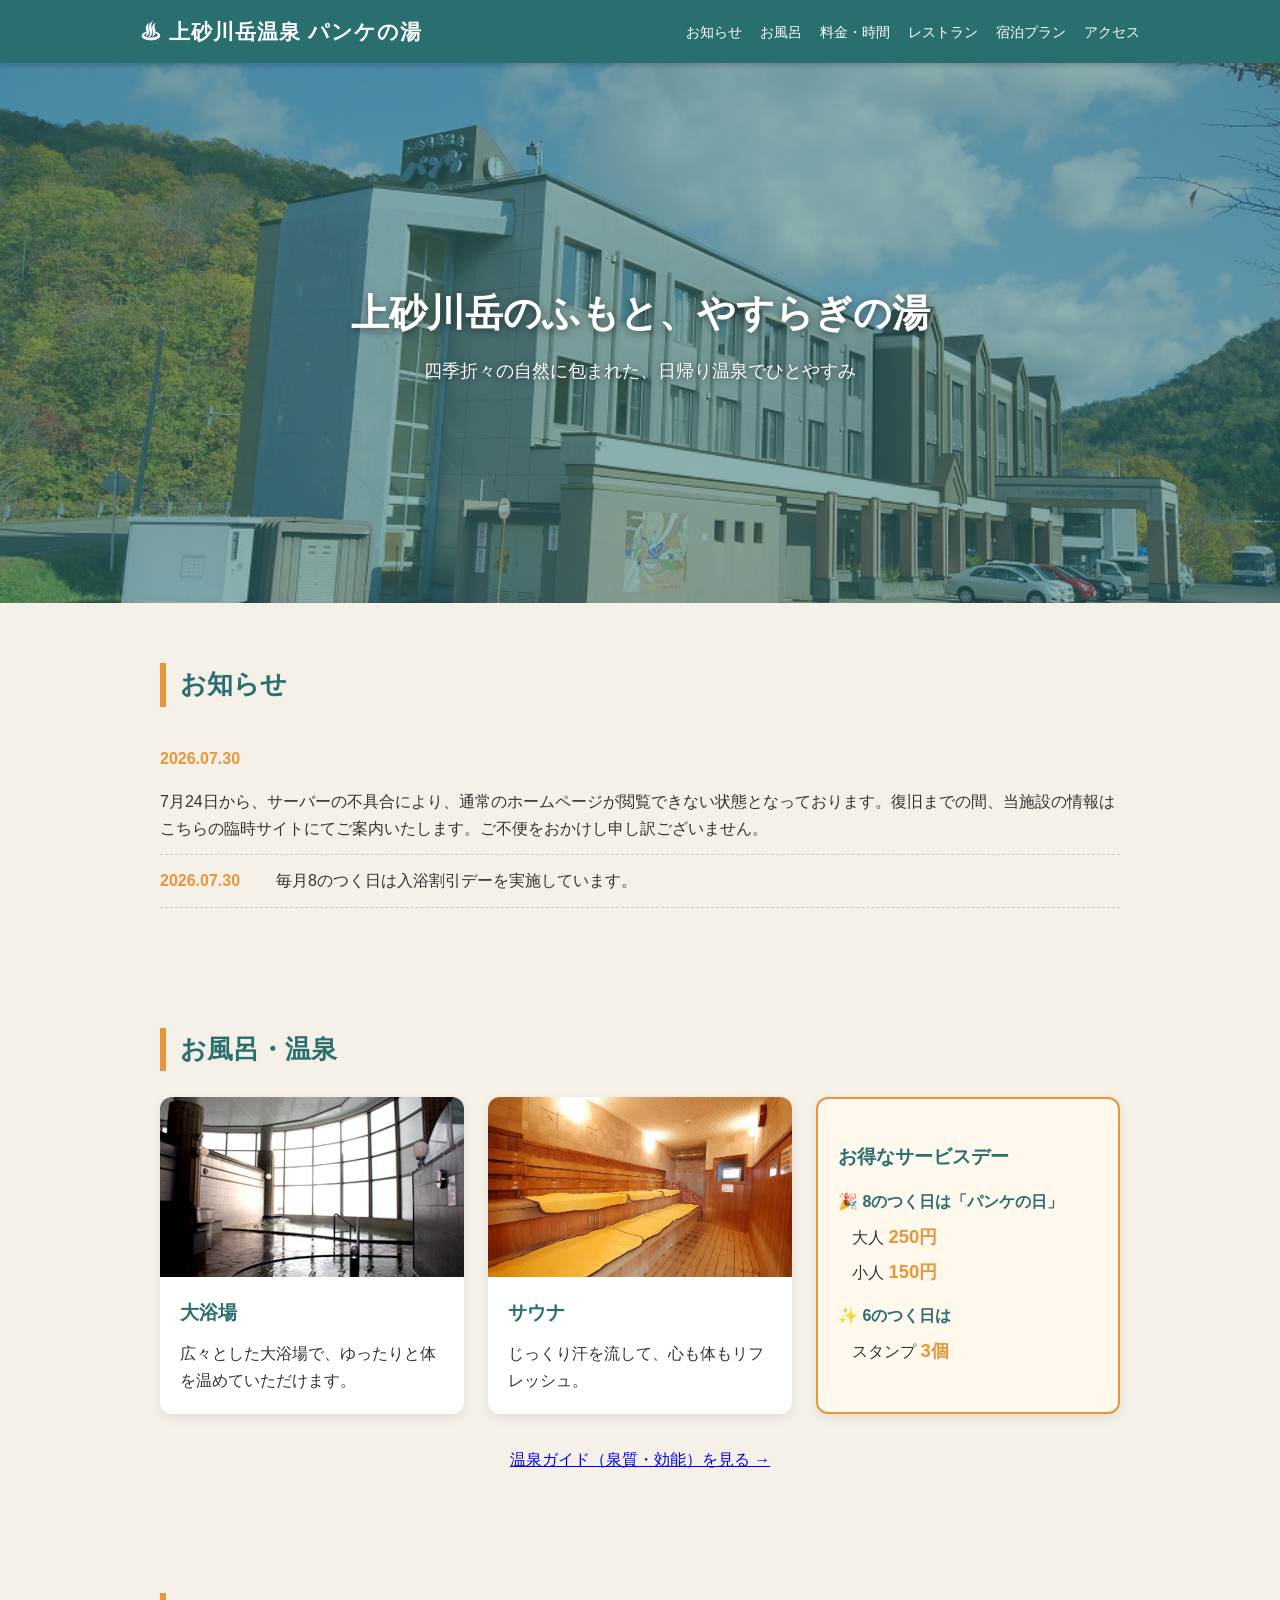
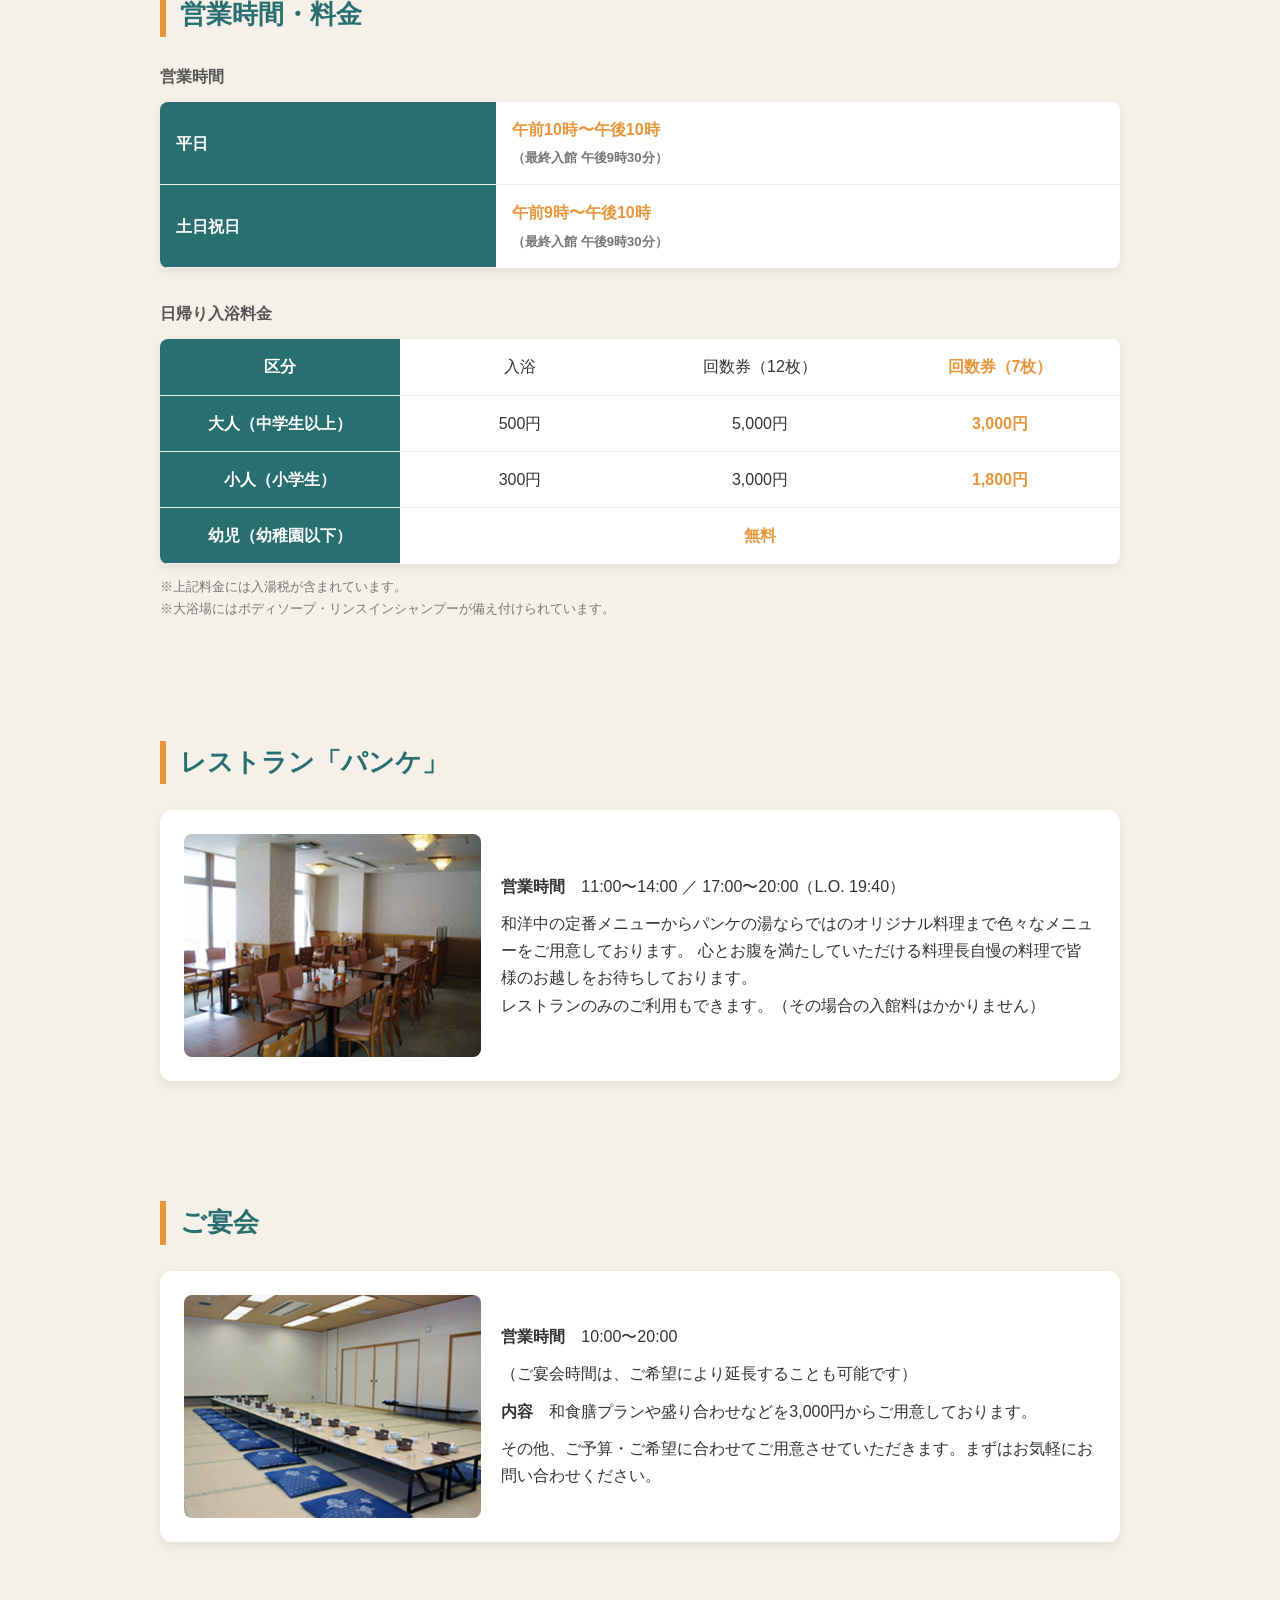
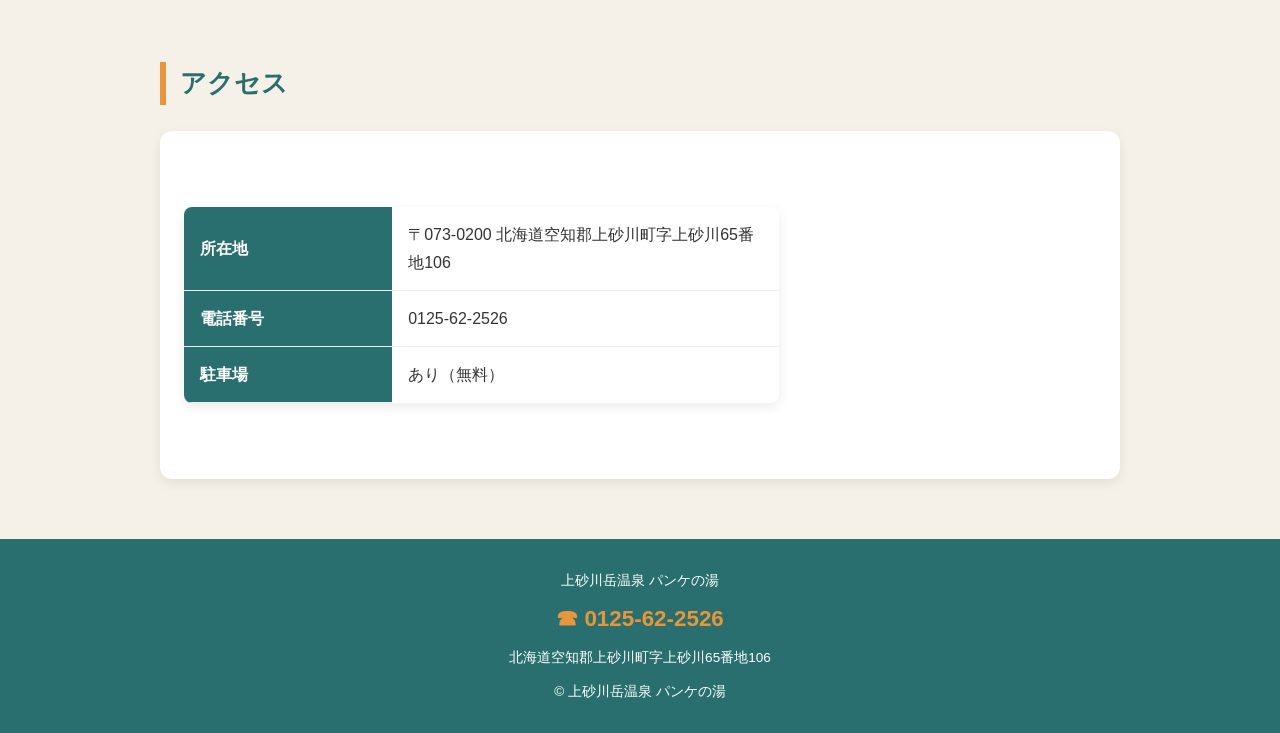
==== commit c29dbb25: "Update index.html" ====
--- a/index.html
+++ b/index.html
@@ -94,6 +94,10 @@
       </div>
     </div>
   </div>
+  <!-- ↓ 温泉ガイドへのボタンを追加 -->
+  <div style="text-align:center;margin-top:32px;">
+    <a href="onsen.html" class="btn-guide">温泉ガイド（泉質・効能）を見る →</a>
+  </div>
 </section>
 
 <!-- 営業時間・料金 -->
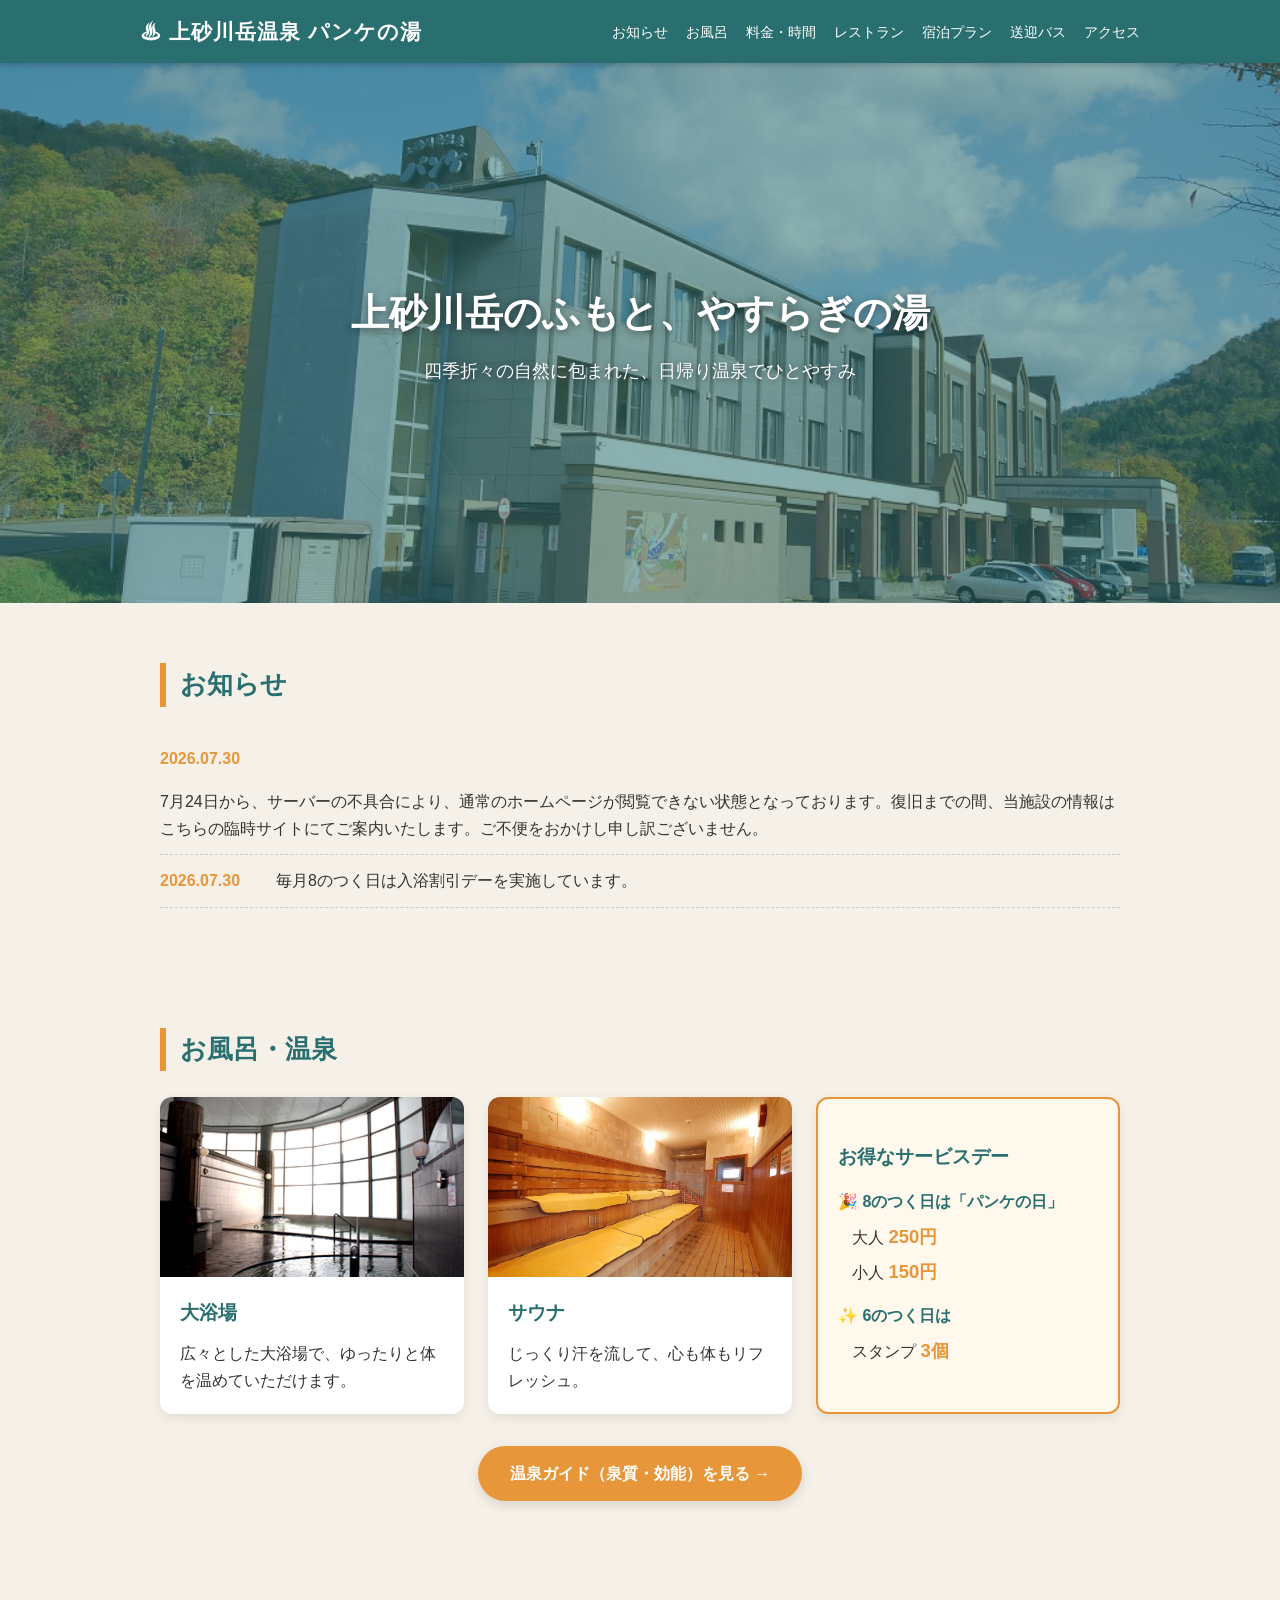
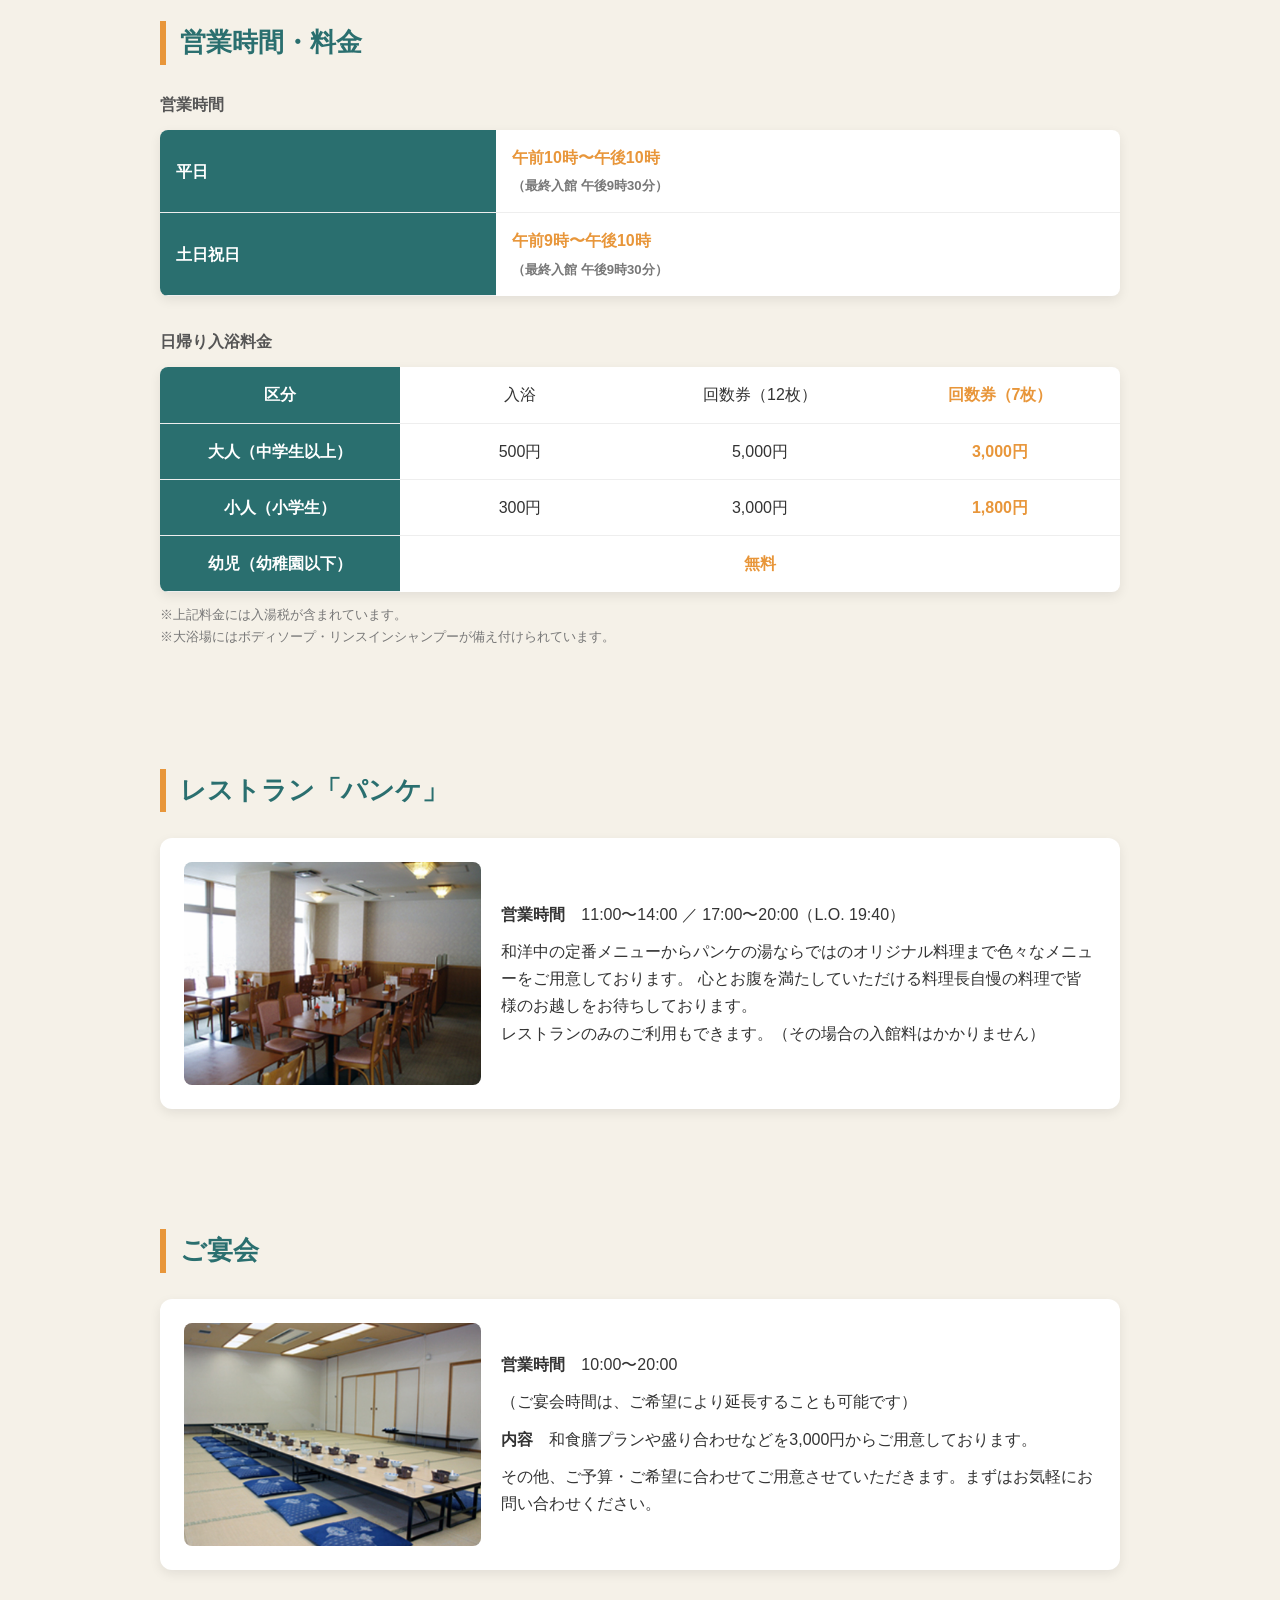
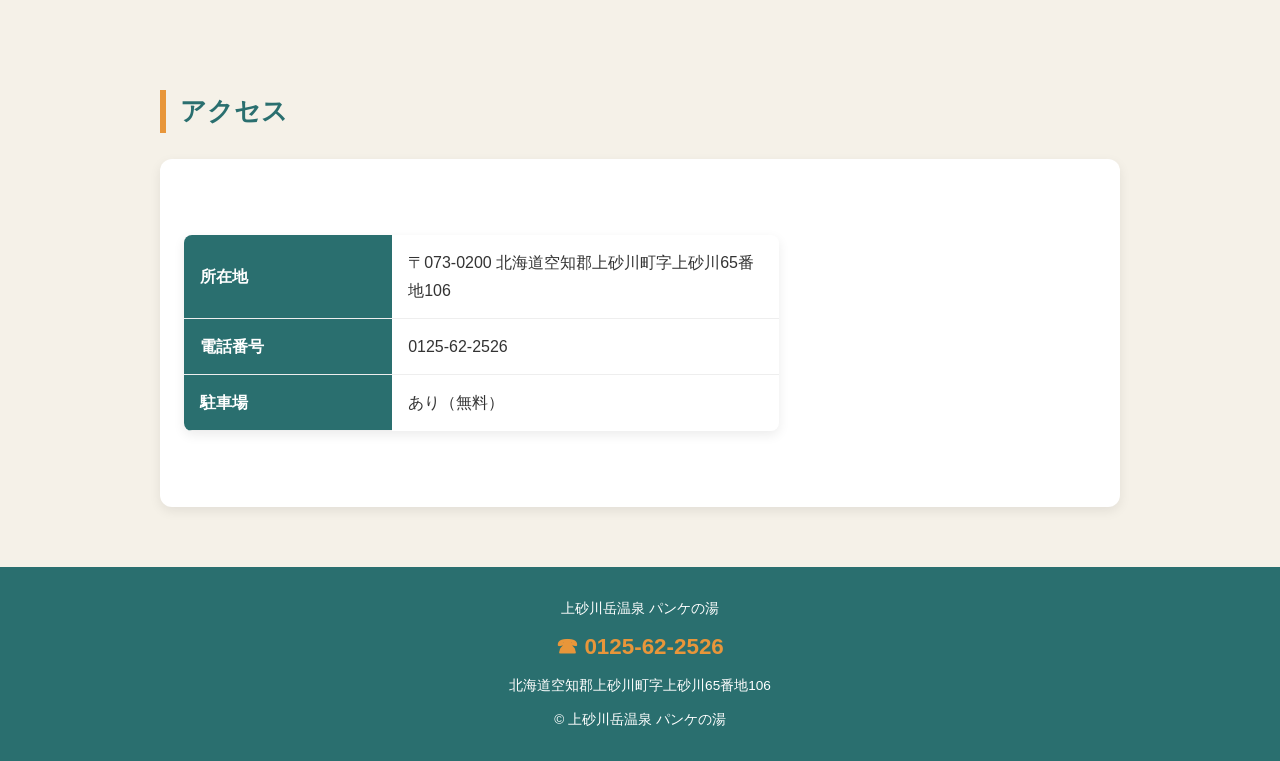
==== commit 46499b24: "Update index.html" ====
--- a/index.html
+++ b/index.html
@@ -48,6 +48,7 @@
         <li><a href="#info">料金・時間</a></li>
         <li><a href="#restaurant">レストラン</a></li>
         <li><a href="plan.html">宿泊プラン</a></li>
+        <li><a href="bus.html">送迎バス</a></li>
         <li><a href="#access">アクセス</a></li>
       </ul>
     </nav>
--- a/css/style.css
+++ b/css/style.css
@@ -48,7 +48,41 @@
   text-align:center;
 }
 
+/* 送迎バス時刻表 */
+.bus-table th,
+.bus-table td{
+  text-align:left;
+}
+.bus-table td:first-child,
+.bus-table th:first-child{
+  width:22%;
+  font-weight:bold;
+  color:var(--main);
+  white-space:nowrap;
+}
+.bus-table th:last-child{
+  width:78%;
+}
+
 .access-box{background:#fff;padding:24px;border-radius:12px;box-shadow:0 4px 12px rgba(0,0,0,.08);}
+
+/* 温泉ガイドなどへの誘導ボタン */
+.btn-guide{
+  display:inline-block;
+  background:var(--accent);
+  color:#fff;
+  text-decoration:none;
+  font-weight:bold;
+  padding:14px 32px;
+  border-radius:30px;
+  box-shadow:0 4px 12px rgba(0,0,0,.12);
+  transition:.2s;
+}
+.btn-guide:hover{
+  background:var(--main);
+  transform:translateY(-2px);
+}
+
 
 footer{background:var(--main);color:#fff;text-align:center;padding:30px 20px;font-size:.85rem;}
 footer .tel{font-size:1.4rem;font-weight:bold;color:var(--accent);margin:8px 0;}
